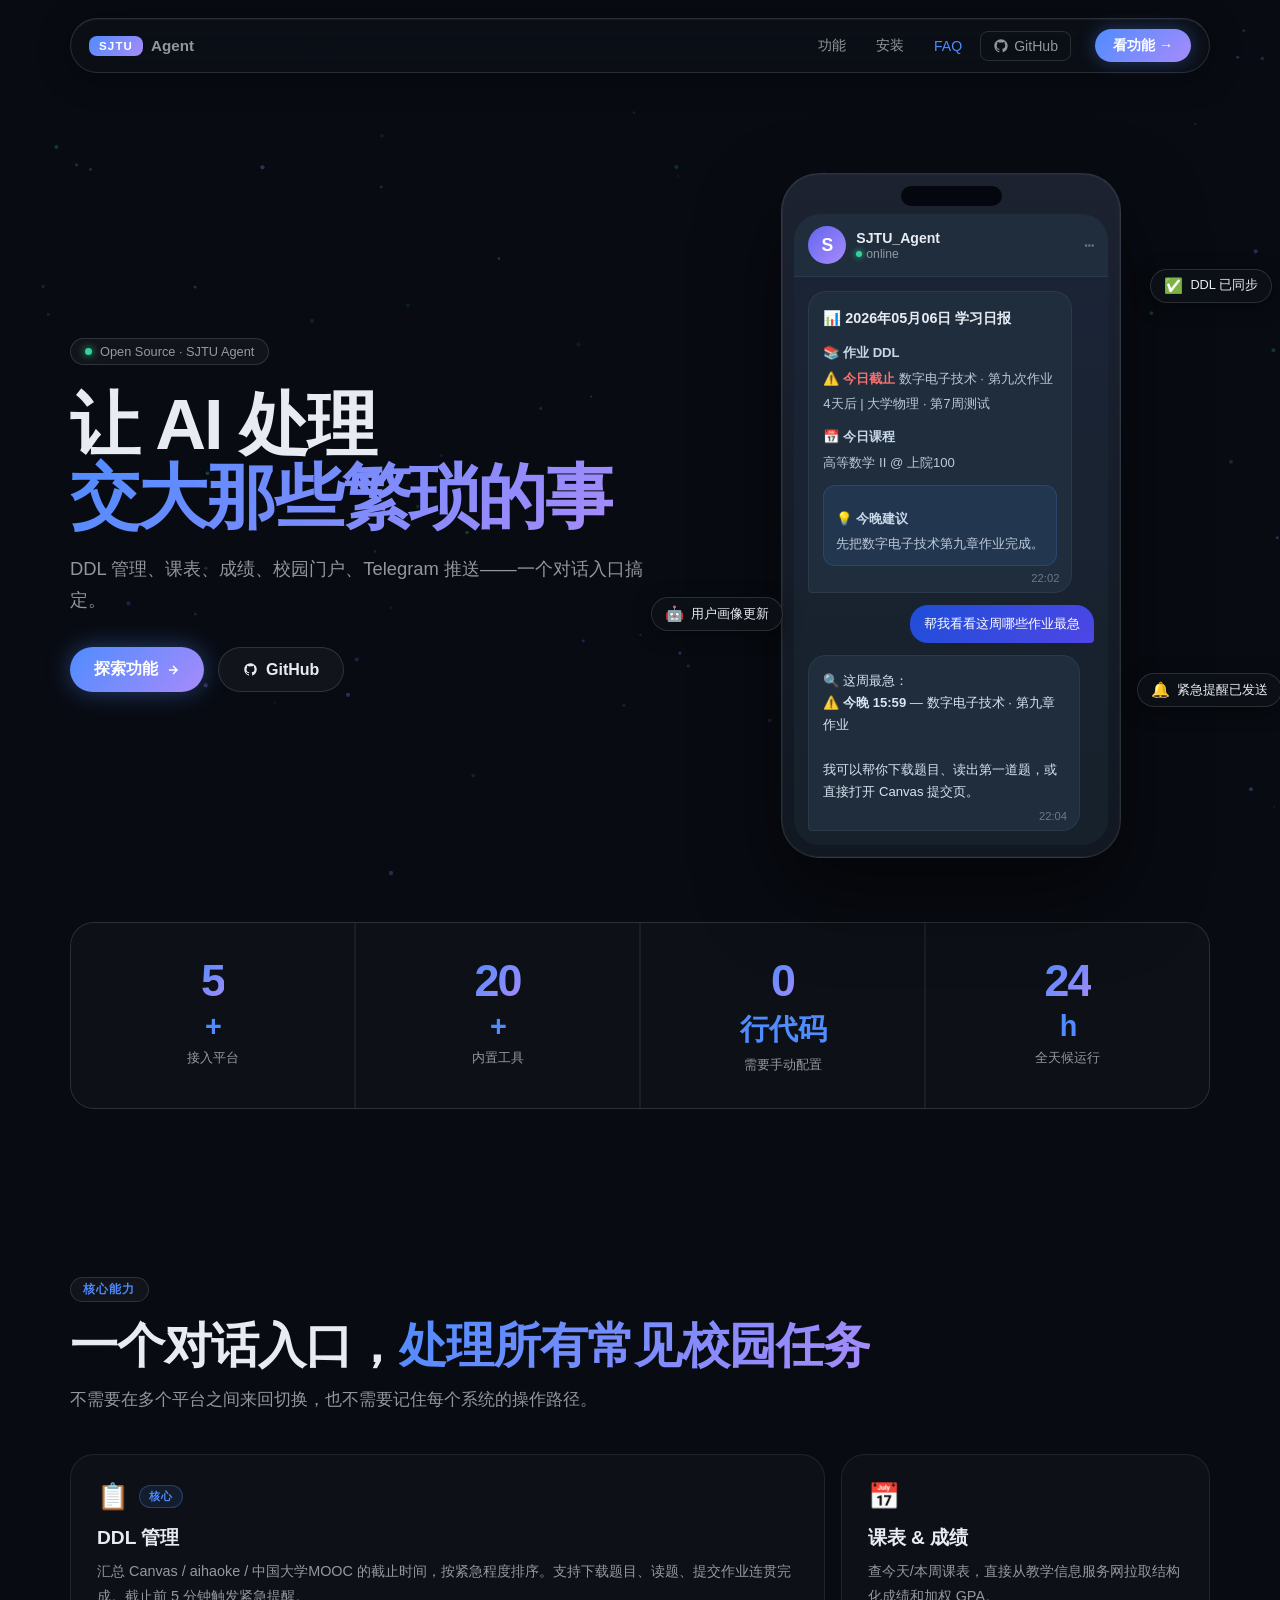
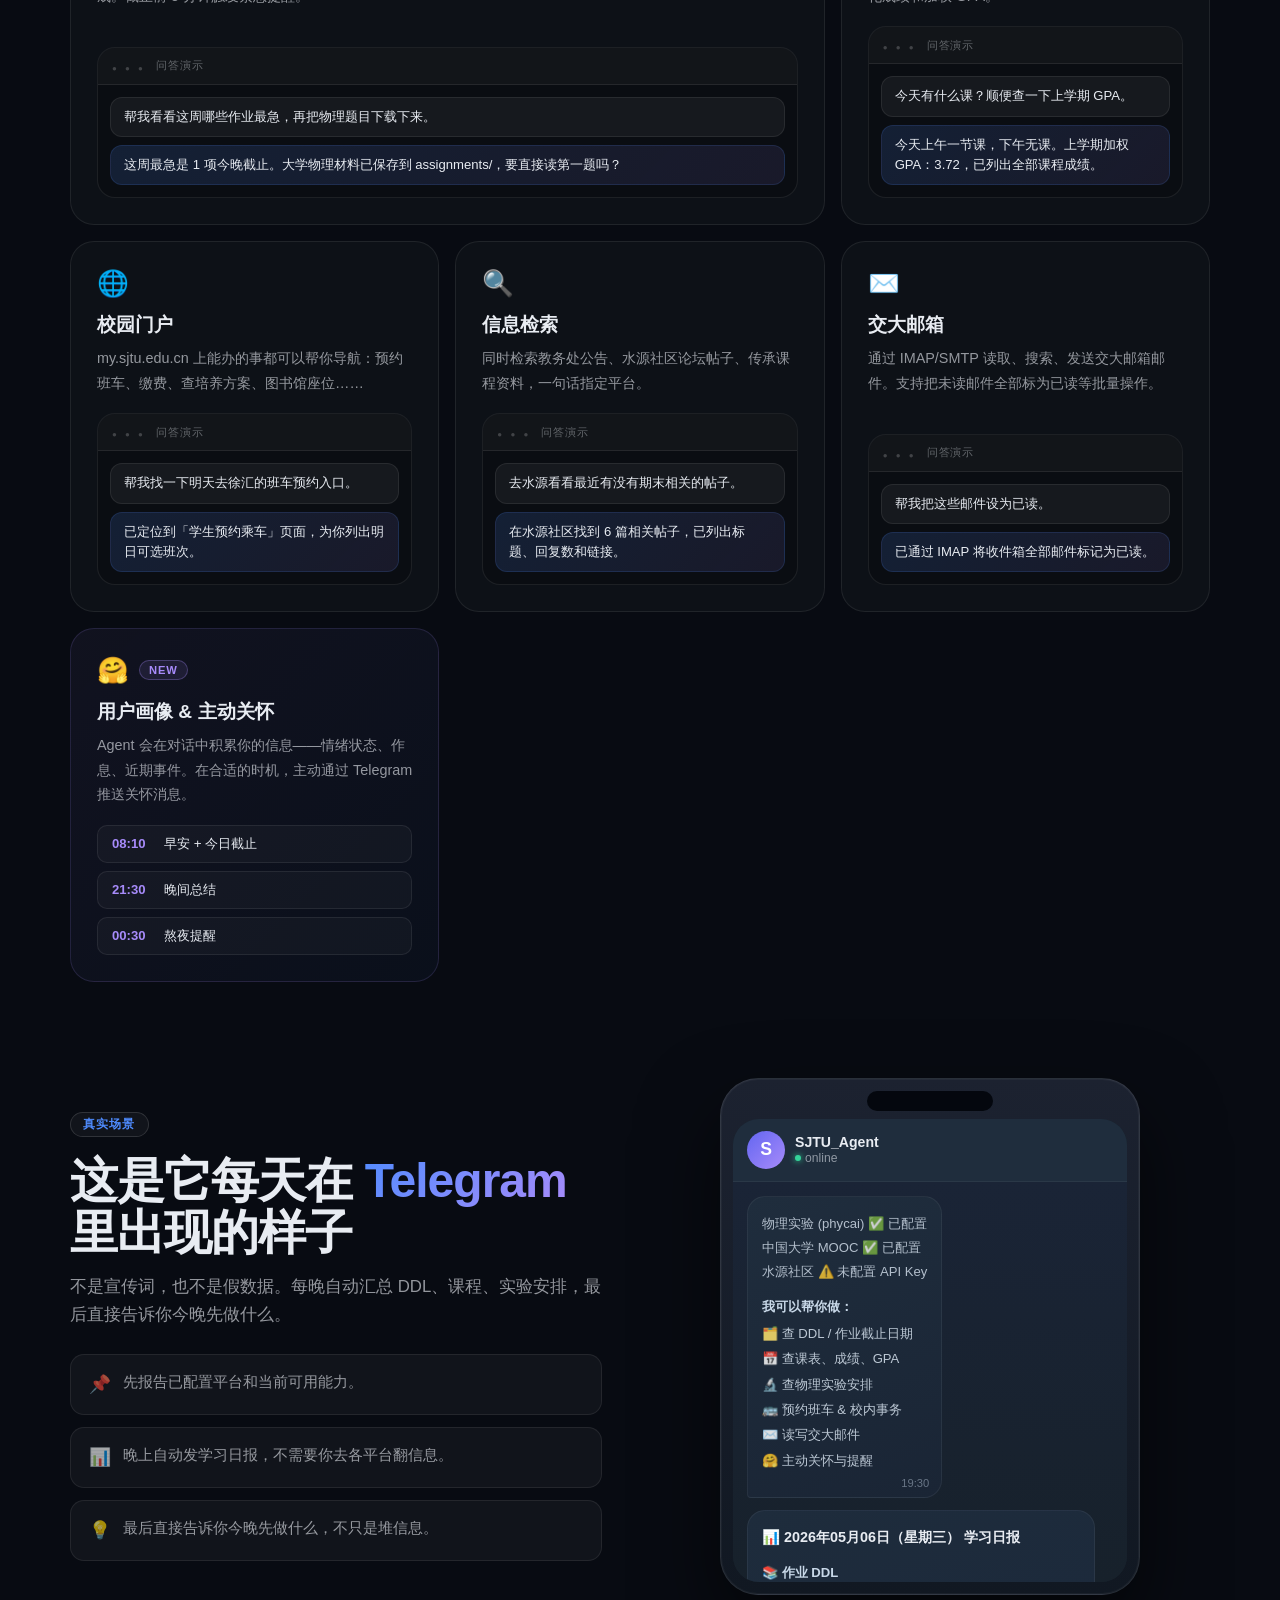
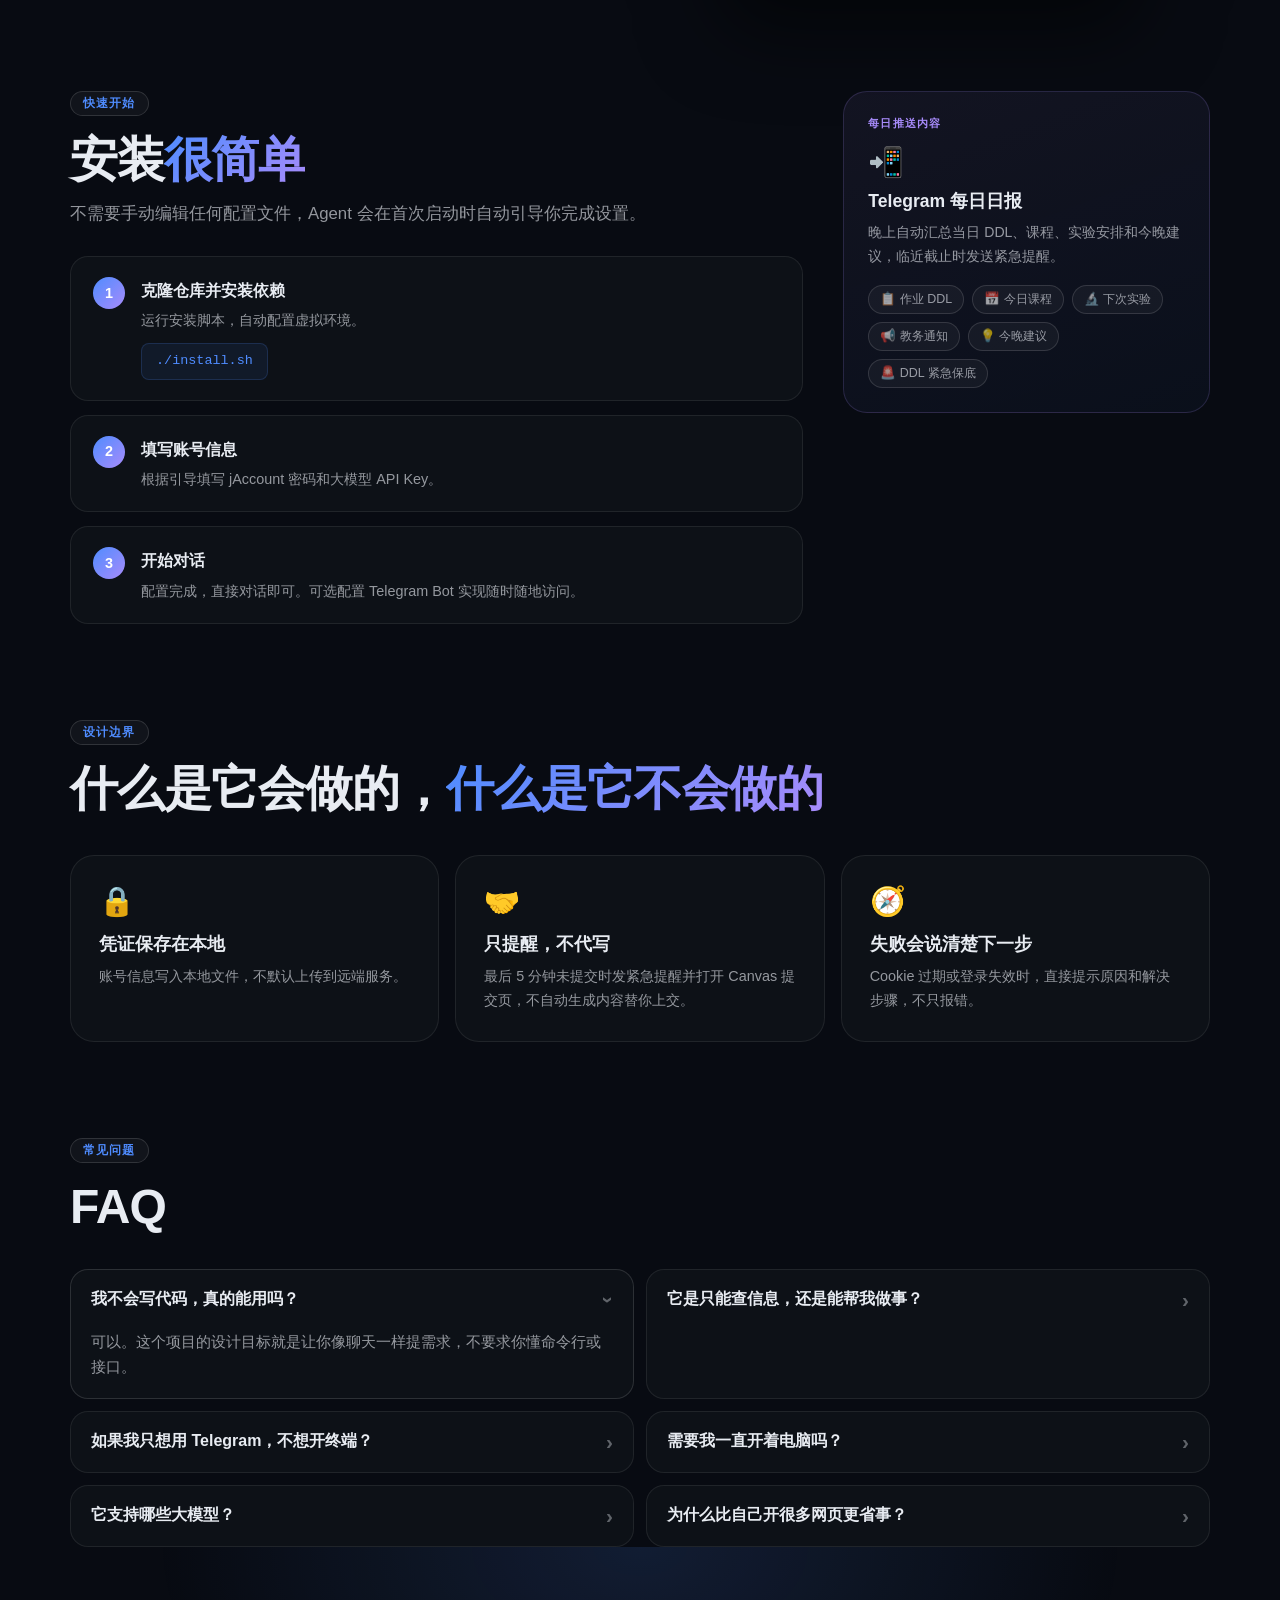
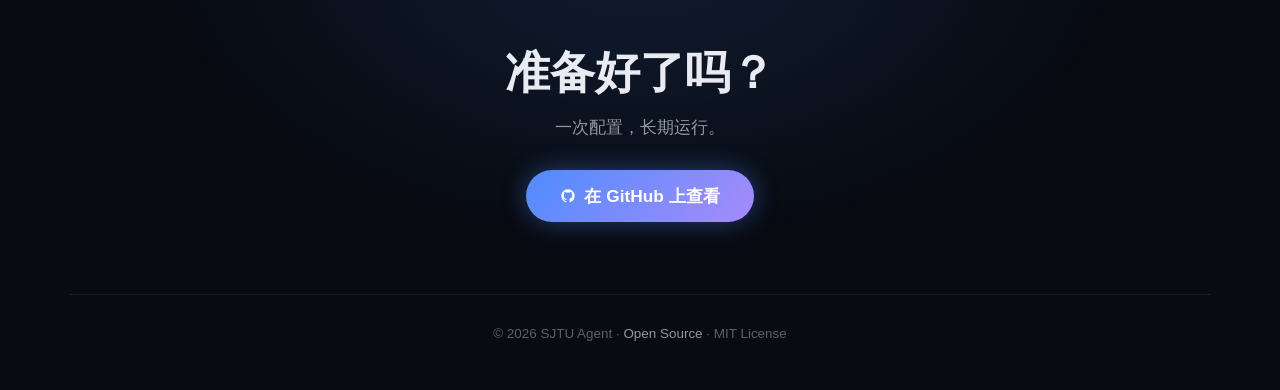
==== agent_showcase/index.html @ 03c2eac6 "feat(showcase): redesign to dark-theme with particles, gradient text, counter animation, and new fea" ====
<!DOCTYPE html>
<html lang="zh-CN">
<head>
    <meta charset="UTF-8">
    <meta name="viewport" content="width=device-width, initial-scale=1.0">
    <title>SJTU Agent · 交大校园智能助手</title>
    <meta name="description" content="一个面向交大学生的 AI 校园助手，统一管理 DDL、课表、成绩查询、校园门户和 Telegram 推送。">
    <link rel="stylesheet" href="styles.css">
</head>
<body>

<!-- 背景粒子层 -->
<canvas id="bg-canvas" aria-hidden="true"></canvas>

<!-- 导航 -->
<header class="site-header" id="site-header">
    <a class="brand" href="#top" aria-label="返回首页">
        <span class="brand-mark">SJTU</span>
        <span class="brand-text">Agent</span>
    </a>
    <nav class="site-nav" aria-label="主导航">
        <a href="#abilities" class="nav-link">功能</a>
        <a href="#workflow" class="nav-link">安装</a>
        <a href="#faq" class="nav-link">FAQ</a>
        <a href="https://github.com/kuan-er/sjtu-agent" class="nav-link nav-github" target="_blank" rel="noopener">
            <svg width="16" height="16" viewBox="0 0 24 24" fill="currentColor" aria-hidden="true"><path d="M12 2C6.48 2 2 6.48 2 12c0 4.42 2.87 8.17 6.84 9.49.5.09.68-.22.68-.48l-.01-1.7c-2.78.6-3.37-1.34-3.37-1.34-.45-1.15-1.11-1.46-1.11-1.46-.91-.62.07-.6.07-.6 1 .07 1.53 1.03 1.53 1.03.9 1.52 2.34 1.08 2.91.83.09-.65.35-1.09.63-1.34-2.22-.25-4.55-1.11-4.55-4.94 0-1.09.39-1.98 1.03-2.68-.1-.25-.45-1.27.1-2.64 0 0 .84-.27 2.75 1.02A9.56 9.56 0 0 1 12 6.8c.85.004 1.7.11 2.5.33 1.91-1.29 2.75-1.02 2.75-1.02.55 1.37.2 2.39.1 2.64.64.7 1.03 1.59 1.03 2.68 0 3.84-2.34 4.68-4.57 4.93.36.31.68.92.68 1.85l-.01 2.75c0 .26.18.57.69.47C19.14 20.16 22 16.42 22 12c0-5.52-4.48-10-10-10z"/></svg>
            GitHub
        </a>
    </nav>
    <a class="header-cta" href="#abilities">看功能 →</a>
</header>

<main id="top">

    <!-- Hero -->
    <section class="hero reveal-up">
        <div class="hero-copy">
            <div class="eyebrow-badge">
                <span class="eyebrow-dot"></span>
                <span>Open Source · SJTU Agent</span>
            </div>
            <h1>让 AI 处理<br><span class="gradient-text">交大那些繁琐的事</span></h1>
            <p class="hero-lead">DDL 管理、课表、成绩、校园门户、Telegram 推送——一个对话入口搞定。</p>
            <div class="hero-actions">
                <a class="primary-button" href="#abilities">
                    <span>探索功能</span>
                    <svg width="14" height="14" viewBox="0 0 24 24" fill="none" stroke="currentColor" stroke-width="2.5" aria-hidden="true"><path d="M5 12h14M12 5l7 7-7 7"/></svg>
                </a>
                <a class="secondary-button" href="https://github.com/kuan-er/sjtu-agent" target="_blank" rel="noopener">
                    <svg width="15" height="15" viewBox="0 0 24 24" fill="currentColor" aria-hidden="true"><path d="M12 2C6.48 2 2 6.48 2 12c0 4.42 2.87 8.17 6.84 9.49.5.09.68-.22.68-.48l-.01-1.7c-2.78.6-3.37-1.34-3.37-1.34-.45-1.15-1.11-1.46-1.11-1.46-.91-.62.07-.6.07-.6 1 .07 1.53 1.03 1.53 1.03.9 1.52 2.34 1.08 2.91.83.09-.65.35-1.09.63-1.34-2.22-.25-4.55-1.11-4.55-4.94 0-1.09.39-1.98 1.03-2.68-.1-.25-.45-1.27.1-2.64 0 0 .84-.27 2.75 1.02A9.56 9.56 0 0 1 12 6.8c.85.004 1.7.11 2.5.33 1.91-1.29 2.75-1.02 2.75-1.02.55 1.37.2 2.39.1 2.64.64.7 1.03 1.59 1.03 2.68 0 3.84-2.34 4.68-4.57 4.93.36.31.68.92.68 1.85l-.01 2.75c0 .26.18.57.69.47C19.14 20.16 22 16.42 22 12c0-5.52-4.48-10-10-10z"/></svg>
                    <span>GitHub</span>
                </a>
            </div>
        </div>

        <div class="hero-visual">
            <!-- 手机模拟 -->
            <div class="phone-frame" role="img" aria-label="Telegram Bot 对话演示">
                <div class="phone-notch" aria-hidden="true"></div>
                <div class="tg-screen">
                    <div class="tg-topbar">
                        <div class="tg-avatar">S</div>
                        <div class="tg-topbar-meta">
                            <strong>SJTU_Agent</strong>
                            <span class="tg-online"><span class="tg-online-dot"></span>online</span>
                        </div>
                        <div class="tg-topbar-actions" aria-hidden="true">
                            <span class="tg-topbar-icon">⋯</span>
                        </div>
                    </div>
                    <div class="tg-chat" id="tg-chat">
                        <article class="tg-bubble tg-msg-anim" style="--delay:0.2s">
                            <p class="tg-report-title">📊 2026年05月06日 学习日报</p>
                            <div class="tg-report-block">
                                <p class="tg-section-title">📚 作业 DDL</p>
                                <ul class="tg-report-list">
                                    <li><span class="tg-urgent">⚠️ 今日截止</span> 数字电子技术 · 第九次作业</li>
                                    <li>4天后 | 大学物理 · 第7周测试</li>
                                </ul>
                            </div>
                            <div class="tg-report-block">
                                <p class="tg-section-title">📅 今日课程</p>
                                <p class="tg-inline-copy">高等数学 II @ 上院100</p>
                            </div>
                            <div class="tg-report-block tg-report-block-highlight">
                                <p class="tg-section-title">💡 今晚建议</p>
                                <p class="tg-inline-copy">先把数字电子技术第九章作业完成。</p>
                            </div>
                            <time class="tg-time">22:02</time>
                        </article>

                        <div class="tg-user-msg tg-msg-anim" style="--delay:0.5s">
                            帮我看看这周哪些作业最急
                        </div>

                        <article class="tg-bubble tg-msg-anim" style="--delay:0.8s">
                            <p style="margin:0">🔍 这周最急：<br>⚠️ <strong>今晚 15:59</strong> — 数字电子技术 · 第九章作业<br><br>我可以帮你下载题目、读出第一道题，或直接打开 Canvas 提交页。</p>
                            <time class="tg-time">22:04</time>
                        </article>
                    </div>
                </div>
            </div>

            <!-- 浮动标签 -->
            <div class="float-badge float-badge-1 reveal-float" style="--delay:0.4s">
                <span class="float-icon">✅</span>
                <span>DDL 已同步</span>
            </div>
            <div class="float-badge float-badge-2 reveal-float" style="--delay:0.7s">
                <span class="float-icon">🔔</span>
                <span>紧急提醒已发送</span>
            </div>
            <div class="float-badge float-badge-3 reveal-float" style="--delay:1.0s">
                <span class="float-icon">🤖</span>
                <span>用户画像更新</span>
            </div>
        </div>
    </section>

    <!-- 统计数据 -->
    <section class="stats-section reveal-up">
        <div class="stats-grid">
            <div class="stat-item">
                <span class="stat-number" data-target="5">0</span><span class="stat-suffix">+</span>
                <p>接入平台</p>
            </div>
            <div class="stat-item">
                <span class="stat-number" data-target="20">0</span><span class="stat-suffix">+</span>
                <p>内置工具</p>
            </div>
            <div class="stat-item">
                <span class="stat-number" data-target="0">0</span><span class="stat-suffix"> 行代码</span>
                <p>需要手动配置</p>
            </div>
            <div class="stat-item">
                <span class="stat-number" data-target="24">0</span><span class="stat-suffix">h</span>
                <p>全天候运行</p>
            </div>
        </div>
    </section>

    <!-- 功能区 -->
    <section class="section reveal-up" id="abilities">
        <div class="section-label">核心能力</div>
        <h2 class="section-title">一个对话入口，<span class="gradient-text">处理所有常见校园任务</span></h2>
        <p class="section-desc">不需要在多个平台之间来回切换，也不需要记住每个系统的操作路径。</p>

        <div class="feature-grid">
            <div class="feature-card feature-card-wide" tabindex="0">
                <div class="feature-card-header">
                    <span class="feature-icon">📋</span>
                    <span class="feature-tag">核心</span>
                </div>
                <h3>DDL 管理</h3>
                <p>汇总 Canvas / aihaoke / 中国大学MOOC 的截止时间，按紧急程度排序。支持下载题目、读题、提交作业连贯完成。截止前 5 分钟触发紧急提醒。</p>
                <div class="feature-demo">
                    <div class="demo-bar">
                        <span class="demo-dots" aria-hidden="true"></span>
                        <span class="demo-label">问答演示</span>
                    </div>
                    <div class="demo-chat">
                        <p class="demo-user">帮我看看这周哪些作业最急，再把物理题目下载下来。</p>
                        <p class="demo-agent">这周最急是 1 项今晚截止。大学物理材料已保存到 assignments/，要直接读第一题吗？</p>
                    </div>
                </div>
            </div>

            <div class="feature-card" tabindex="0">
                <div class="feature-card-header">
                    <span class="feature-icon">📅</span>
                </div>
                <h3>课表 & 成绩</h3>
                <p>查今天/本周课表，直接从教学信息服务网拉取结构化成绩和加权 GPA。</p>
                <div class="feature-demo">
                    <div class="demo-bar">
                        <span class="demo-dots" aria-hidden="true"></span>
                        <span class="demo-label">问答演示</span>
                    </div>
                    <div class="demo-chat">
                        <p class="demo-user">今天有什么课？顺便查一下上学期 GPA。</p>
                        <p class="demo-agent">今天上午一节课，下午无课。上学期加权 GPA：3.72，已列出全部课程成绩。</p>
                    </div>
                </div>
            </div>

            <div class="feature-card" tabindex="0">
                <div class="feature-card-header">
                    <span class="feature-icon">🌐</span>
                </div>
                <h3>校园门户</h3>
                <p>my.sjtu.edu.cn 上能办的事都可以帮你导航：预约班车、缴费、查培养方案、图书馆座位……</p>
                <div class="feature-demo">
                    <div class="demo-bar">
                        <span class="demo-dots" aria-hidden="true"></span>
                        <span class="demo-label">问答演示</span>
                    </div>
                    <div class="demo-chat">
                        <p class="demo-user">帮我找一下明天去徐汇的班车预约入口。</p>
                        <p class="demo-agent">已定位到「学生预约乘车」页面，为你列出明日可选班次。</p>
                    </div>
                </div>
            </div>

            <div class="feature-card" tabindex="0">
                <div class="feature-card-header">
                    <span class="feature-icon">🔍</span>
                </div>
                <h3>信息检索</h3>
                <p>同时检索教务处公告、水源社区论坛帖子、传承课程资料，一句话指定平台。</p>
                <div class="feature-demo">
                    <div class="demo-bar">
                        <span class="demo-dots" aria-hidden="true"></span>
                        <span class="demo-label">问答演示</span>
                    </div>
                    <div class="demo-chat">
                        <p class="demo-user">去水源看看最近有没有期末相关的帖子。</p>
                        <p class="demo-agent">在水源社区找到 6 篇相关帖子，已列出标题、回复数和链接。</p>
                    </div>
                </div>
            </div>

            <div class="feature-card" tabindex="0">
                <div class="feature-card-header">
                    <span class="feature-icon">✉️</span>
                </div>
                <h3>交大邮箱</h3>
                <p>通过 IMAP/SMTP 读取、搜索、发送交大邮箱邮件。支持把未读邮件全部标为已读等批量操作。</p>
                <div class="feature-demo">
                    <div class="demo-bar">
                        <span class="demo-dots" aria-hidden="true"></span>
                        <span class="demo-label">问答演示</span>
                    </div>
                    <div class="demo-chat">
                        <p class="demo-user">帮我把这些邮件设为已读。</p>
                        <p class="demo-agent">已通过 IMAP 将收件箱全部邮件标记为已读。</p>
                    </div>
                </div>
            </div>

            <div class="feature-card feature-card-care" tabindex="0">
                <div class="feature-card-header">
                    <span class="feature-icon">🤗</span>
                    <span class="feature-tag feature-tag-new">New</span>
                </div>
                <h3>用户画像 & 主动关怀</h3>
                <p>Agent 会在对话中积累你的信息——情绪状态、作息、近期事件。在合适的时机，主动通过 Telegram 推送关怀消息。</p>
                <div class="care-times">
                    <div class="care-time-item">
                        <span class="care-time">08:10</span>
                        <span>早安 + 今日截止</span>
                    </div>
                    <div class="care-time-item">
                        <span class="care-time">21:30</span>
                        <span>晚间总结</span>
                    </div>
                    <div class="care-time-item">
                        <span class="care-time">00:30</span>
                        <span>熬夜提醒</span>
                    </div>
                </div>
            </div>
        </div>
    </section>

    <!-- 真实场景 -->
    <section class="section reveal-up" id="real-scene">
        <div class="scene-wrapper">
            <div class="scene-copy">
                <div class="section-label">真实场景</div>
                <h2 class="section-title">这是它每天在<span class="gradient-text"> Telegram </span>里出现的样子</h2>
                <p class="section-desc">不是宣传词，也不是假数据。每晚自动汇总 DDL、课程、实验安排，最后直接告诉你今晚先做什么。</p>
                <ul class="scene-points">
                    <li>
                        <span class="scene-point-icon">📌</span>
                        <span>先报告已配置平台和当前可用能力。</span>
                    </li>
                    <li>
                        <span class="scene-point-icon">📊</span>
                        <span>晚上自动发学习日报，不需要你去各平台翻信息。</span>
                    </li>
                    <li>
                        <span class="scene-point-icon">💡</span>
                        <span>最后直接告诉你今晚先做什么，不只是堆信息。</span>
                    </li>
                </ul>
            </div>

            <div class="phone-stage">
                <div class="phone-frame-lg" role="img" aria-label="Telegram 学习日报示例">
                    <div class="phone-notch" aria-hidden="true"></div>
                    <div class="tg-screen">
                        <div class="tg-topbar">
                            <div class="tg-avatar">S</div>
                            <div class="tg-topbar-meta">
                                <strong>SJTU_Agent</strong>
                                <span class="tg-online"><span class="tg-online-dot"></span>online</span>
                            </div>
                        </div>
                        <div class="tg-chat tg-chat-scroll">
                            <article class="tg-bubble tg-bubble-intro">
                                <div class="tg-status-list">
                                    <p>物理实验 (phycai) ✅ 已配置</p>
                                    <p>中国大学 MOOC ✅ 已配置</p>
                                    <p>水源社区 ⚠️ 未配置 API Key</p>
                                </div>
                                <p class="tg-section-title">我可以帮你做：</p>
                                <ul class="tg-capability-list">
                                    <li>🗂️ 查 DDL / 作业截止日期</li>
                                    <li>📅 查课表、成绩、GPA</li>
                                    <li>🔬 查物理实验安排</li>
                                    <li>🚌 预约班车 & 校内事务</li>
                                    <li>✉️ 读写交大邮件</li>
                                    <li>🤗 主动关怀与提醒</li>
                                </ul>
                                <time class="tg-time">19:30</time>
                            </article>

                            <article class="tg-bubble tg-bubble-report">
                                <p class="tg-report-title">📊 2026年05月06日（星期三） 学习日报</p>
                                <div class="tg-report-block">
                                    <p class="tg-section-title">📚 作业 DDL</p>
                                    <ul class="tg-report-list">
                                        <li><span class="tg-urgent">⚠️ 今日截止 14h</span> [Canvas] 数字电子技术 · 第九章作业</li>
                                        <li>4天后 | [icourse163] 大学物理 · 第7周测试</li>
                                        <li>4天后 | [aihaoke] 电路理论 · 9.6 第九章作业</li>
                                    </ul>
                                </div>
                                <div class="tg-report-block">
                                    <p class="tg-section-title">📅 今日课程</p>
                                    <p class="tg-inline-copy">高等数学II @ 上院100</p>
                                </div>
                                <div class="tg-report-block">
                                    <p class="tg-section-title">🔬 下次实验</p>
                                    <p class="tg-inline-copy">测量刚体的转动惯量 | 05-11 18:00</p>
                                    <p class="tg-inline-copy">理科3号楼204</p>
                                </div>
                                <div class="tg-report-block tg-report-block-highlight">
                                    <p class="tg-section-title">💡 今晚建议</p>
                                    <p class="tg-inline-copy">先完成数字电子技术第九章作业，再复习大学物理第7周测试。</p>
                                </div>
                                <time class="tg-time">22:02</time>
                            </article>
                        </div>
                    </div>
                </div>
            </div>
        </div>
    </section>

    <!-- 安装 -->
    <section class="section reveal-up" id="workflow">
        <div class="workflow-wrapper">
            <div class="workflow-copy">
                <div class="section-label">快速开始</div>
                <h2 class="section-title">安装<span class="gradient-text">很简单</span></h2>
                <p class="section-desc">不需要手动编辑任何配置文件，Agent 会在首次启动时自动引导你完成设置。</p>

                <ol class="step-list">
                    <li>
                        <span class="step-num">1</span>
                        <div>
                            <strong>克隆仓库并安装依赖</strong>
                            <p>运行安装脚本，自动配置虚拟环境。</p>
                            <div class="code-block"><code>./install.sh</code></div>
                        </div>
                    </li>
                    <li>
                        <span class="step-num">2</span>
                        <div>
                            <strong>填写账号信息</strong>
                            <p>根据引导填写 jAccount 密码和大模型 API Key。</p>
                        </div>
                    </li>
                    <li>
                        <span class="step-num">3</span>
                        <div>
                            <strong>开始对话</strong>
                            <p>配置完成，直接对话即可。可选配置 Telegram Bot 实现随时随地访问。</p>
                        </div>
                    </li>
                </ol>
            </div>

            <div class="workflow-panel">
                <div class="panel-label">每日推送内容</div>
                <div class="workflow-panel-inner">
                    <div class="panel-icon-row">📲</div>
                    <h3>Telegram 每日日报</h3>
                    <p>晚上自动汇总当日 DDL、课程、实验安排和今晚建议，临近截止时发送紧急提醒。</p>
                    <div class="report-tags">
                        <span class="report-tag">📋 作业 DDL</span>
                        <span class="report-tag">📅 今日课程</span>
                        <span class="report-tag">🔬 下次实验</span>
                        <span class="report-tag">📢 教务通知</span>
                        <span class="report-tag">💡 今晚建议</span>
                        <span class="report-tag">🚨 DDL 紧急保底</span>
                    </div>
                </div>
            </div>
        </div>
    </section>

    <!-- 边界 -->
    <section class="section reveal-up">
        <div class="section-label">设计边界</div>
        <h2 class="section-title">什么是它会做的，<span class="gradient-text">什么是它不会做的</span></h2>
        <div class="boundary-grid">
            <div class="boundary-card">
                <div class="boundary-icon">🔒</div>
                <h3>凭证保存在本地</h3>
                <p>账号信息写入本地文件，不默认上传到远端服务。</p>
            </div>
            <div class="boundary-card">
                <div class="boundary-icon">🤝</div>
                <h3>只提醒，不代写</h3>
                <p>最后 5 分钟未提交时发紧急提醒并打开 Canvas 提交页，不自动生成内容替你上交。</p>
            </div>
            <div class="boundary-card">
                <div class="boundary-icon">🧭</div>
                <h3>失败会说清楚下一步</h3>
                <p>Cookie 过期或登录失效时，直接提示原因和解决步骤，不只报错。</p>
            </div>
        </div>
    </section>

    <!-- FAQ -->
    <section class="section reveal-up" id="faq">
        <div class="section-label">常见问题</div>
        <h2 class="section-title">FAQ</h2>
        <div class="faq-grid">
            <details class="faq-item" open>
                <summary>
                    <span>我不会写代码，真的能用吗？</span>
                    <span class="faq-chevron" aria-hidden="true">›</span>
                </summary>
                <p>可以。这个项目的设计目标就是让你像聊天一样提需求，不要求你懂命令行或接口。</p>
            </details>
            <details class="faq-item">
                <summary>
                    <span>它是只能查信息，还是能帮我做事？</span>
                    <span class="faq-chevron" aria-hidden="true">›</span>
                </summary>
                <p>两者都有。它既能查询，也能下载作业、读题、添加提醒、生成日报，以及在确认后执行作业提交等动作。</p>
            </details>
            <details class="faq-item">
                <summary>
                    <span>如果我只想用 Telegram，不想开终端？</span>
                    <span class="faq-chevron" aria-hidden="true">›</span>
                </summary>
                <p>已提供 Telegram Bot 接入，适合把日常对话和提醒都放到熟悉的聊天界面里。配置后会在后台自动运行。</p>
            </details>
            <details class="faq-item">
                <summary>
                    <span>需要我一直开着电脑吗？</span>
                    <span class="faq-chevron" aria-hidden="true">›</span>
                </summary>
                <p>macOS 上通过 launchd 实现开机自启，Telegram Bot 和每日日报都在后台自动运行，不需要保持终端开启。</p>
            </details>
            <details class="faq-item">
                <summary>
                    <span>它支持哪些大模型？</span>
                    <span class="faq-chevron" aria-hidden="true">›</span>
                </summary>
                <p>支持任何 OpenAI 兼容接口（DeepSeek、学校超算集群等），也支持 Anthropic Claude 系列。</p>
            </details>
            <details class="faq-item">
                <summary>
                    <span>为什么比自己开很多网页更省事？</span>
                    <span class="faq-chevron" aria-hidden="true">›</span>
                </summary>
                <p>它会替你决定去哪查、怎么查、结果怎么排优先级。你只保留「我要什么」，中间跳转都被折叠掉了。</p>
            </details>
        </div>
    </section>

    <!-- CTA -->
    <section class="cta-section reveal-up">
        <div class="cta-glow" aria-hidden="true"></div>
        <h2>准备好了吗？</h2>
        <p>一次配置，长期运行。</p>
        <a class="primary-button primary-button-lg" href="https://github.com/kuan-er/sjtu-agent" target="_blank" rel="noopener">
            <svg width="16" height="16" viewBox="0 0 24 24" fill="currentColor" aria-hidden="true"><path d="M12 2C6.48 2 2 6.48 2 12c0 4.42 2.87 8.17 6.84 9.49.5.09.68-.22.68-.48l-.01-1.7c-2.78.6-3.37-1.34-3.37-1.34-.45-1.15-1.11-1.46-1.11-1.46-.91-.62.07-.6.07-.6 1 .07 1.53 1.03 1.53 1.03.9 1.52 2.34 1.08 2.91.83.09-.65.35-1.09.63-1.34-2.22-.25-4.55-1.11-4.55-4.94 0-1.09.39-1.98 1.03-2.68-.1-.25-.45-1.27.1-2.64 0 0 .84-.27 2.75 1.02A9.56 9.56 0 0 1 12 6.8c.85.004 1.7.11 2.5.33 1.91-1.29 2.75-1.02 2.75-1.02.55 1.37.2 2.39.1 2.64.64.7 1.03 1.59 1.03 2.68 0 3.84-2.34 4.68-4.57 4.93.36.31.68.92.68 1.85l-.01 2.75c0 .26.18.57.69.47C19.14 20.16 22 16.42 22 12c0-5.52-4.48-10-10-10z"/></svg>
            在 GitHub 上查看
        </a>
    </section>

</main>

<footer class="site-footer">
    <p>© 2026 SJTU Agent · <a href="https://github.com/kuan-er/sjtu-agent" target="_blank" rel="noopener">Open Source</a> · MIT License</p>
</footer>

<script src="app.js" defer></script>
</body>
</html>
---- agent_showcase/styles.css ----
/* ─── Design tokens ──────────────────────────────────────────────────────── */
:root {
    --bg:         #080b12;
    --surface-0:  #0d1117;
    --surface-1:  rgba(255,255,255,0.04);
    --surface-2:  rgba(255,255,255,0.07);
    --border:     rgba(255,255,255,0.08);
    --border-hi:  rgba(255,255,255,0.13);
    --text:       #e8ecf2;
    --text-2:     rgba(232,236,242,0.62);
    --text-3:     rgba(232,236,242,0.38);
    --accent:     #4f8cff;
    --accent-2:   #a78bfa;
    --accent-3:   #34d399;
    --urgent:     #f87171;
    --grad:       linear-gradient(135deg, #4f8cff 0%, #a78bfa 100%);
    --grad-warm:  linear-gradient(135deg, #f87171 0%, #fbbf24 100%);
    --glow:       0 0 60px rgba(79,140,255,0.18);
    --r-xl: 24px;
    --r-lg: 18px;
    --r-md: 14px;
    --r-sm: 10px;
    --page: min(1140px, calc(100vw - 48px));
    --font: -apple-system, BlinkMacSystemFont, "SF Pro Text", "PingFang SC", "Helvetica Neue", sans-serif;
    --font-display: -apple-system, BlinkMacSystemFont, "SF Pro Display", "PingFang SC", sans-serif;
}

/* ─── Reset ──────────────────────────────────────────────────────────────── */
*, *::before, *::after { box-sizing: border-box; margin: 0 }
html { scroll-behavior: smooth; scroll-padding-top: 80px }
body {
    min-height: 100vh;
    font-family: var(--font);
    color: var(--text);
    background: var(--bg);
    overflow-x: hidden;
}

/* background canvas */
#bg-canvas {
    position: fixed; inset: 0; z-index: 0; pointer-events: none;
    opacity: .55;
}

a { color: inherit; text-decoration: none }
p, li { line-height: 1.7; }
h1, h2, h3 { font-family: var(--font-display); font-weight: 700; }
main, footer { position: relative; z-index: 1 }

/* ─── Nav ────────────────────────────────────────────────────────────────── */
.site-header {
    position: sticky;
    top: 14px;
    z-index: 100;
    width: var(--page);
    margin: 18px auto 0;
    display: flex;
    align-items: center;
    gap: 24px;
    padding: 10px 18px;
    border: 1px solid var(--border-hi);
    border-radius: 999px;
    background: rgba(13,17,23,.82);
    backdrop-filter: blur(24px) saturate(180%);
    -webkit-backdrop-filter: blur(24px) saturate(180%);
    box-shadow: 0 4px 32px rgba(0,0,0,.4), inset 0 1px 0 rgba(255,255,255,.06);
}
.brand { display: flex; align-items: center; gap: 8px; font-weight: 700; }
.brand-mark {
    display: inline-flex; align-items: center; justify-content: center;
    padding: 4px 10px; border-radius: 8px;
    background: var(--grad); color: #fff;
    font-size: .72rem; font-weight: 800; letter-spacing: .1em;
}
.brand-text { font-size: .95rem; color: var(--text-2); }
.site-nav { display: flex; align-items: center; gap: 6px; margin-left: auto; }
.nav-link {
    padding: 6px 12px; border-radius: 8px; font-size: .88rem; color: var(--text-2);
    transition: background .18s, color .18s;
}
.nav-link:hover { background: var(--surface-2); color: var(--text); }
.nav-github {
    display: flex; align-items: center; gap: 5px;
    border: 1px solid var(--border-hi);
    border-radius: 8px;
}
.nav-github:hover { border-color: rgba(255,255,255,.22); }
.header-cta {
    flex-shrink: 0;
    display: inline-flex; align-items: center;
    padding: 7px 18px; border-radius: 999px;
    background: var(--grad); color: #fff;
    font-size: .88rem; font-weight: 600;
    box-shadow: 0 0 18px rgba(79,140,255,.35);
    transition: transform .18s, box-shadow .18s;
}
.header-cta:hover { transform: translateY(-1px); box-shadow: 0 4px 28px rgba(79,140,255,.5); }

/* ─── Gradient text ──────────────────────────────────────────────────────── */
.gradient-text {
    background: var(--grad); -webkit-background-clip: text; background-clip: text;
    -webkit-text-fill-color: transparent;
}

/* ─── Buttons ────────────────────────────────────────────────────────────── */
.primary-button {
    display: inline-flex; align-items: center; gap: 8px;
    padding: 12px 24px; border-radius: 999px;
    background: var(--grad); color: #fff; font-weight: 600;
    box-shadow: 0 0 24px rgba(79,140,255,.4);
    transition: transform .2s, box-shadow .2s;
}
.primary-button:hover { transform: translateY(-2px); box-shadow: 0 6px 36px rgba(79,140,255,.55); }
.primary-button-lg { padding: 14px 34px; font-size: 1.08rem; }
.secondary-button {
    display: inline-flex; align-items: center; gap: 8px;
    padding: 12px 24px; border-radius: 999px;
    border: 1px solid var(--border-hi);
    background: var(--surface-1); color: var(--text); font-weight: 600;
    transition: transform .2s, border-color .2s;
}
.secondary-button:hover { transform: translateY(-2px); border-color: rgba(255,255,255,.22); }

/* ─── Section label ─────────────────────────────────────────────────────── */
.section-label {
    display: inline-block;
    padding: 4px 12px;
    border-radius: 999px;
    border: 1px solid var(--border-hi);
    background: var(--surface-1);
    font-size: .72rem; font-weight: 700; letter-spacing: .1em; text-transform: uppercase;
    color: var(--accent); margin-bottom: 18px;
}
.section-title {
    font-size: clamp(2rem, 3.8vw, 3rem); line-height: 1.08; letter-spacing: -.02em;
}
.section-desc { margin-top: 14px; font-size: 1.05rem; color: var(--text-2); max-width: 46rem; }

/* ─── Layout page width ─────────────────────────────────────────────────── */
.hero, .stats-section, .section, .cta-section, .site-footer {
    width: var(--page); margin-inline: auto;
}

/* ─── Hero ───────────────────────────────────────────────────────────────── */
.hero {
    display: grid;
    grid-template-columns: minmax(0,1fr) minmax(320px,0.9fr);
    gap: 48px; align-items: center;
    padding: 100px 0 64px;
}
.eyebrow-badge {
    display: inline-flex; align-items: center; gap: 8px;
    padding: 5px 14px; border-radius: 999px;
    border: 1px solid var(--border-hi);
    background: var(--surface-1);
    font-size: .8rem; color: var(--text-2);
    margin-bottom: 24px;
}
.eyebrow-dot {
    width: 7px; height: 7px; border-radius: 999px;
    background: var(--accent-3);
    box-shadow: 0 0 8px var(--accent-3);
    animation: pulse-dot 2.4s ease-in-out infinite;
}
@keyframes pulse-dot {
    0%,100% { opacity:1; transform:scale(1); }
    50%      { opacity:.5; transform:scale(.7); }
}
h1 { font-size: clamp(2.8rem, 5.5vw, 4.6rem); line-height: 1.02; letter-spacing: -.03em; }
.hero-lead { margin-top: 20px; font-size: 1.15rem; color: var(--text-2); max-width: 36rem; }
.hero-actions { display: flex; gap: 14px; flex-wrap: wrap; margin-top: 32px; }

/* ─── Hero visual ────────────────────────────────────────────────────────── */
.hero-visual { position: relative; display: flex; justify-content: center; }

/* ─── Phone frames ───────────────────────────────────────────────────────── */
.phone-frame, .phone-frame-lg {
    border-radius: 38px;
    border: 1px solid rgba(255,255,255,.1);
    background: linear-gradient(180deg, #1c2230 0%, #111822 100%);
    box-shadow: 0 36px 80px rgba(0,0,0,.55), 0 0 0 1px rgba(255,255,255,.04) inset;
}
.phone-frame { width: min(100%, 340px); padding: 12px; }
.phone-frame-lg { width: min(100%, 420px); padding: 12px; }
.phone-notch {
    width: 32%; height: 20px; margin: 0 auto 8px;
    border-radius: 999px; background: rgba(2,5,10,.9);
}
.phone-stage { display: flex; justify-content: center; }

/* ─── Telegram UI ────────────────────────────────────────────────────────── */
.tg-screen { overflow: hidden; border-radius: 26px; background: #17212b; }
.tg-topbar {
    display: flex; align-items: center; gap: 10px;
    padding: 12px 14px;
    background: #1f2d3d;
    border-bottom: 1px solid rgba(255,255,255,.05);
}
.tg-avatar {
    flex-shrink: 0;
    display: inline-flex; align-items: center; justify-content: center;
    width: 38px; height: 38px; border-radius: 999px;
    background: linear-gradient(135deg,#6366f1,#a78bfa);
    color: #fff; font-size: 1.1rem; font-weight: 700;
}
.tg-topbar-meta { flex:1; display: grid; gap: 1px; }
.tg-topbar-meta strong { font-size: .88rem; color: #e8ecf2; }
.tg-online { display: flex; align-items: center; gap: 4px; font-size: .76rem; color: rgba(232,236,242,.56); }
.tg-online-dot { width: 6px; height: 6px; border-radius: 999px; background: #34d399; box-shadow: 0 0 6px #34d399; }
.tg-topbar-actions { margin-left: auto; color: rgba(232,236,242,.4); font-size: 1.1rem; }
.tg-chat {
    display: grid; gap: 12px; padding: 14px;
    background: linear-gradient(180deg, #1a2436 0%, #17212b 100%);
    font-size: .82rem;
}
.tg-chat-scroll { max-height: 400px; overflow-y: auto; }
.tg-chat-scroll::-webkit-scrollbar { width: 3px; }
.tg-chat-scroll::-webkit-scrollbar-track { background: transparent; }
.tg-chat-scroll::-webkit-scrollbar-thumb { background: rgba(255,255,255,.12); border-radius: 999px; }
.tg-bubble {
    position: relative; justify-self: start; max-width: 95%;
    padding: 14px 14px 26px;
    border-radius: 18px 18px 18px 4px;
    background: #1f2d3d;
    border: 1px solid rgba(255,255,255,.06);
    color: #d8e4f0;
}
.tg-bubble-intro { background: linear-gradient(160deg,#1f2d3d,#1a2535); }
.tg-bubble-report { background: linear-gradient(160deg,#1e2c3c,#19263a); }
.tg-user-msg {
    justify-self: end; max-width: 82%;
    padding: 10px 14px; border-radius: 18px 18px 4px 18px;
    background: linear-gradient(135deg, #1d4ed8, #4f46e5);
    color: #fff; font-size: .82rem;
}
.tg-report-title { font-size: .9rem; font-weight: 700; color: #e8ecf2; margin-bottom: 2px; }
.tg-section-title { font-weight: 700; color: #c8d8e8; margin-top: 12px; margin-bottom: 4px; }
.tg-report-list { padding: 0; list-style: none; display: grid; gap: 5px; }
.tg-report-list li, .tg-capability-list li, .tg-inline-copy { color: rgba(216,228,240,.85); line-height: 1.55; }
.tg-capability-list { padding: 0; list-style: none; display: grid; gap: 5px; margin-top: 6px; }
.tg-report-block { margin-top: 10px; }
.tg-report-block-highlight {
    margin-top: 12px; padding: 10px 12px; border-radius: 12px;
    background: rgba(79,140,255,.1); border: 1px solid rgba(79,140,255,.18);
}
.tg-status-list p { margin: 2px 0; color: rgba(216,228,240,.8); }
.tg-urgent { color: #f87171; font-weight: 600; }
.tg-time { position: absolute; right: 12px; bottom: 8px; color: rgba(200,215,232,.45); font-size: .7rem; }

/* msg anim */
.tg-msg-anim { opacity: 0; transform: translateY(8px); animation: msg-in .4s ease forwards; animation-delay: var(--delay,0s); }
@keyframes msg-in { to { opacity:1; transform:none; } }

/* ─── Float badges ───────────────────────────────────────────────────────── */
.float-badge {
    position: absolute;
    display: inline-flex; align-items: center; gap: 7px;
    padding: 7px 13px; border-radius: 999px;
    border: 1px solid var(--border-hi);
    background: rgba(13,17,23,.88);
    backdrop-filter: blur(12px);
    font-size: .8rem; color: var(--text); white-space: nowrap;
    box-shadow: 0 4px 20px rgba(0,0,0,.4);
    opacity: 0; animation: badge-in .5s ease forwards; animation-delay: var(--delay,0s);
}
@keyframes badge-in { to { opacity:1; } }
.float-icon { font-size: .95rem; }
.float-badge-1 { top: 14%; right: -12%; }
.float-badge-2 { bottom: 22%; right: -14%; }
.float-badge-3 { top: 62%; left: -8%; }
@keyframes float-gentle {
    0%,100% { transform: translateY(0); }
    50%      { transform: translateY(-6px); }
}
.float-badge-1 { animation: badge-in .5s ease forwards var(--delay), float-gentle 4s ease-in-out infinite 1.2s; }
.float-badge-2 { animation: badge-in .5s ease forwards var(--delay), float-gentle 4.4s ease-in-out infinite 1.6s; }
.float-badge-3 { animation: badge-in .5s ease forwards var(--delay), float-gentle 3.8s ease-in-out infinite 2s; }

/* ─── Stats ──────────────────────────────────────────────────────────────── */
.stats-section { padding: 0 0 72px; }
.stats-grid {
    display: grid; grid-template-columns: repeat(4, 1fr); gap: 2px;
    border: 1px solid var(--border); border-radius: var(--r-xl);
    overflow: hidden;
    background: var(--border);
}
.stat-item {
    display: flex; flex-direction: column; align-items: center; gap: 4px;
    padding: 32px 20px;
    background: var(--surface-0);
    text-align: center;
}
.stat-number { font-size: 2.8rem; font-weight: 800; letter-spacing: -.04em; background: var(--grad); -webkit-background-clip: text; background-clip: text; -webkit-text-fill-color: transparent; }
.stat-suffix { font-size: 1.8rem; font-weight: 700; color: var(--accent); margin-left: 2px; }
.stat-item p { font-size: .82rem; color: var(--text-2); margin: 0; }

/* ─── Section spacing ────────────────────────────────────────────────────── */
.section { padding-top: 96px; }

/* ─── Feature grid ───────────────────────────────────────────────────────── */
.feature-grid {
    display: grid;
    grid-template-columns: repeat(3, 1fr);
    grid-template-rows: auto auto;
    gap: 16px; margin-top: 40px;
}
.feature-card-wide { grid-column: 1 / 3; }
.feature-card {
    padding: 26px;
    border: 1px solid var(--border); border-radius: var(--r-xl);
    background: var(--surface-0);
    transition: border-color .2s, transform .2s, box-shadow .2s;
    display: flex; flex-direction: column;
}
.feature-card:hover {
    border-color: var(--border-hi);
    transform: translateY(-3px);
    box-shadow: 0 16px 48px rgba(0,0,0,.35);
}
.feature-card-care {
    background: linear-gradient(135deg, rgba(167,139,250,.06) 0%, rgba(79,140,255,.04) 100%);
    border-color: rgba(167,139,250,.15);
}
.feature-card-header { display: flex; align-items: center; gap: 10px; margin-bottom: 14px; }
.feature-icon { font-size: 1.6rem; }
.feature-tag {
    padding: 3px 9px; border-radius: 999px;
    border: 1px solid rgba(79,140,255,.3);
    background: rgba(79,140,255,.1);
    font-size: .7rem; font-weight: 700; text-transform: uppercase; letter-spacing: .08em;
    color: var(--accent);
}
.feature-tag-new {
    border-color: rgba(167,139,250,.3);
    background: rgba(167,139,250,.1);
    color: var(--accent-2);
}
.feature-card h3 { font-size: 1.2rem; margin-bottom: 8px; }
.feature-card > p { font-size: .9rem; color: var(--text-2); flex: 1; }

/* Feature demo */
.feature-demo {
    margin-top: 18px;
    border: 1px solid var(--border); border-radius: var(--r-lg);
    overflow: hidden; background: rgba(0,0,0,.2);
}
.demo-bar {
    display: flex; align-items: center; gap: 10px;
    padding: 9px 14px;
    background: rgba(255,255,255,.03);
    border-bottom: 1px solid var(--border);
}
.demo-dots::before {
    content: '● ● ●';
    font-size: .5rem; color: rgba(255,255,255,.2); letter-spacing: 3px;
}
.demo-label { font-size: .7rem; letter-spacing: .08em; text-transform: uppercase; color: var(--text-3); }
.demo-chat { display: grid; gap: 8px; padding: 12px; }
.demo-user, .demo-agent {
    padding: 9px 13px; border-radius: 12px;
    font-size: .82rem; line-height: 1.55;
}
.demo-user {
    align-self: start;
    background: rgba(255,255,255,.05); border: 1px solid var(--border);
    color: var(--text);
}
.demo-agent {
    align-self: end;
    background: linear-gradient(135deg, rgba(79,140,255,.15), rgba(167,139,250,.1));
    border: 1px solid rgba(79,140,255,.15);
    color: var(--text);
}

/* Care times */
.care-times { display: grid; gap: 8px; margin-top: 18px; }
.care-time-item {
    display: flex; align-items: center; gap: 12px;
    padding: 9px 14px; border-radius: 10px;
    border: 1px solid var(--border); background: rgba(255,255,255,.03);
    font-size: .84rem;
}
.care-time {
    font-size: .82rem; font-weight: 700; color: var(--accent-2);
    min-width: 40px;
    font-variant-numeric: tabular-nums;
}

/* ─── Real scene ─────────────────────────────────────────────────────────── */
.scene-wrapper {
    display: grid;
    grid-template-columns: minmax(0,.95fr) minmax(340px,1fr);
    gap: 48px; align-items: center;
}
.scene-copy { max-width: 36rem; }
.scene-points { list-style: none; padding: 0; display: grid; gap: 12px; margin-top: 24px; }
.scene-points li {
    display: flex; align-items: flex-start; gap: 12px;
    padding: 14px 18px; border-radius: var(--r-md);
    border: 1px solid var(--border); background: var(--surface-1);
    font-size: .94rem; color: var(--text-2);
}
.scene-point-icon { font-size: 1.1rem; flex-shrink: 0; margin-top: 1px; }

/* ─── Workflow ────────────────────────────────────────────────────────────── */
.workflow-wrapper {
    display: grid;
    grid-template-columns: minmax(0,1fr) minmax(280px,0.5fr);
    gap: 40px; align-items: start;
}
.step-list { list-style: none; padding: 0; display: grid; gap: 14px; margin-top: 28px; counter-reset: steps; }
.step-list li {
    display: flex; align-items: flex-start; gap: 16px;
    padding: 20px 22px;
    border: 1px solid var(--border); border-radius: var(--r-lg);
    background: var(--surface-0);
    transition: border-color .2s;
}
.step-list li:hover { border-color: var(--border-hi); }
.step-num {
    flex-shrink: 0;
    display: inline-flex; align-items: center; justify-content: center;
    width: 32px; height: 32px; border-radius: 999px;
    background: var(--grad); color: #fff; font-weight: 800; font-size: .9rem;
}
.step-list strong { display: block; margin-bottom: 4px; color: var(--text); }
.step-list p { font-size: .9rem; color: var(--text-2); margin: 4px 0 0; }
.code-block {
    display: inline-block; margin-top: 10px;
    padding: 6px 14px; border-radius: 8px;
    background: rgba(79,140,255,.08); border: 1px solid rgba(79,140,255,.18);
    font-family: "SF Mono", "Fira Code", monospace; font-size: .84rem; color: var(--accent);
}

.workflow-panel {
    padding: 24px; border-radius: var(--r-xl);
    border: 1px solid rgba(167,139,250,.18);
    background: linear-gradient(160deg, rgba(167,139,250,.07) 0%, rgba(79,140,255,.04) 100%);
}
.panel-label { font-size: .7rem; font-weight: 700; text-transform: uppercase; letter-spacing: .1em; color: var(--accent-2); margin-bottom: 14px; }
.workflow-panel-inner { }
.panel-icon-row { font-size: 1.8rem; margin-bottom: 10px; }
.workflow-panel h3 { font-size: 1.1rem; margin-bottom: 8px; }
.workflow-panel p { font-size: .88rem; color: var(--text-2); }
.report-tags { display: flex; flex-wrap: wrap; gap: 8px; margin-top: 16px; }
.report-tag {
    padding: 5px 11px; border-radius: 999px;
    border: 1px solid var(--border-hi); background: var(--surface-1);
    font-size: .78rem; color: var(--text-2);
}

/* ─── Boundary ───────────────────────────────────────────────────────────── */
.boundary-grid { display: grid; grid-template-columns: repeat(3,1fr); gap: 16px; margin-top: 40px; }
.boundary-card {
    padding: 28px; border-radius: var(--r-xl);
    border: 1px solid var(--border); background: var(--surface-0);
    transition: border-color .2s, transform .2s;
}
.boundary-card:hover { border-color: var(--border-hi); transform: translateY(-2px); }
.boundary-icon { font-size: 1.8rem; margin-bottom: 14px; }
.boundary-card h3 { font-size: 1.1rem; margin-bottom: 8px; }
.boundary-card p { font-size: .9rem; color: var(--text-2); }

/* ─── FAQ ────────────────────────────────────────────────────────────────── */
.faq-grid { display: grid; grid-template-columns: repeat(2,1fr); gap: 12px; margin-top: 36px; }
.faq-item {
    border: 1px solid var(--border); border-radius: var(--r-lg);
    background: var(--surface-0); overflow: hidden;
    transition: border-color .2s;
}
.faq-item[open] { border-color: var(--border-hi); }
.faq-item summary {
    display: flex; align-items: center; justify-content: space-between; gap: 12px;
    padding: 18px 20px; cursor: pointer; list-style: none;
    font-weight: 600; font-size: 1rem;
}
.faq-item summary::-webkit-details-marker { display: none; }
.faq-chevron {
    flex-shrink: 0; font-size: 1.3rem; color: var(--text-3);
    transition: transform .22s; display: inline-block;
}
.faq-item[open] .faq-chevron { transform: rotate(90deg); }
.faq-item p { padding: 0 20px 18px; font-size: .92rem; color: var(--text-2); }

/* ─── CTA ────────────────────────────────────────────────────────────────── */
.cta-section {
    padding: 96px 0 72px; text-align: center; position: relative;
}
.cta-glow {
    position: absolute; inset: 0; z-index: -1; border-radius: var(--r-xl);
    background: radial-gradient(ellipse at 50% 0%, rgba(79,140,255,.14) 0%, transparent 60%);
}
.cta-section h2 { font-size: clamp(2rem,3.5vw,2.8rem); margin-bottom: 10px; }
.cta-section p { font-size: 1.08rem; color: var(--text-2); margin-bottom: 28px; }

/* ─── Footer ─────────────────────────────────────────────────────────────── */
.site-footer {
    padding: 28px 0 44px; text-align: center;
    font-size: .84rem; color: var(--text-3);
    border-top: 1px solid var(--border);
}
.site-footer a { color: var(--text-2); }
.site-footer a:hover { color: var(--text); }

/* ─── Reveal animations ──────────────────────────────────────────────────── */
.reveal-up {
    opacity: 0; transform: translateY(32px);
    transition: opacity .7s cubic-bezier(.2,.8,.2,1), transform .7s cubic-bezier(.2,.8,.2,1);
}
.reveal-up.is-visible { opacity: 1; transform: none; }
.reveal-float { opacity: 0; }

/* ─── Responsive ─────────────────────────────────────────────────────────── */
@media (max-width: 1080px) {
    .feature-grid { grid-template-columns: repeat(2,1fr); }
    .feature-card-wide { grid-column: 1 / -1; }
    .boundary-grid { grid-template-columns: repeat(2,1fr); }
}

@media (max-width: 860px) {
    .site-nav { display: none; }
    .hero, .scene-wrapper, .workflow-wrapper {
        grid-template-columns: 1fr;
    }
    .hero { padding-top: 60px; padding-bottom: 40px; }
    .stats-grid { grid-template-columns: repeat(2,1fr); }
    .faq-grid { grid-template-columns: 1fr; }
    .float-badge { display: none; }
}

@media (max-width: 600px) {
    :root { --page: min(100vw - 28px, 1140px); }
    .feature-grid { grid-template-columns: 1fr; }
    .feature-card-wide { grid-column: auto; }
    .boundary-grid { grid-template-columns: 1fr; }
    .hero-actions { flex-direction: column; }
    .hero-actions .primary-button,
    .hero-actions .secondary-button { width: 100%; justify-content: center; }
    .stats-grid { grid-template-columns: repeat(2,1fr); }
}

@media (prefers-reduced-motion: reduce) {
    html { scroll-behavior: auto; }
    .reveal-up, .tg-msg-anim, .float-badge { animation: none; opacity: 1; transform: none; transition: none; }
}
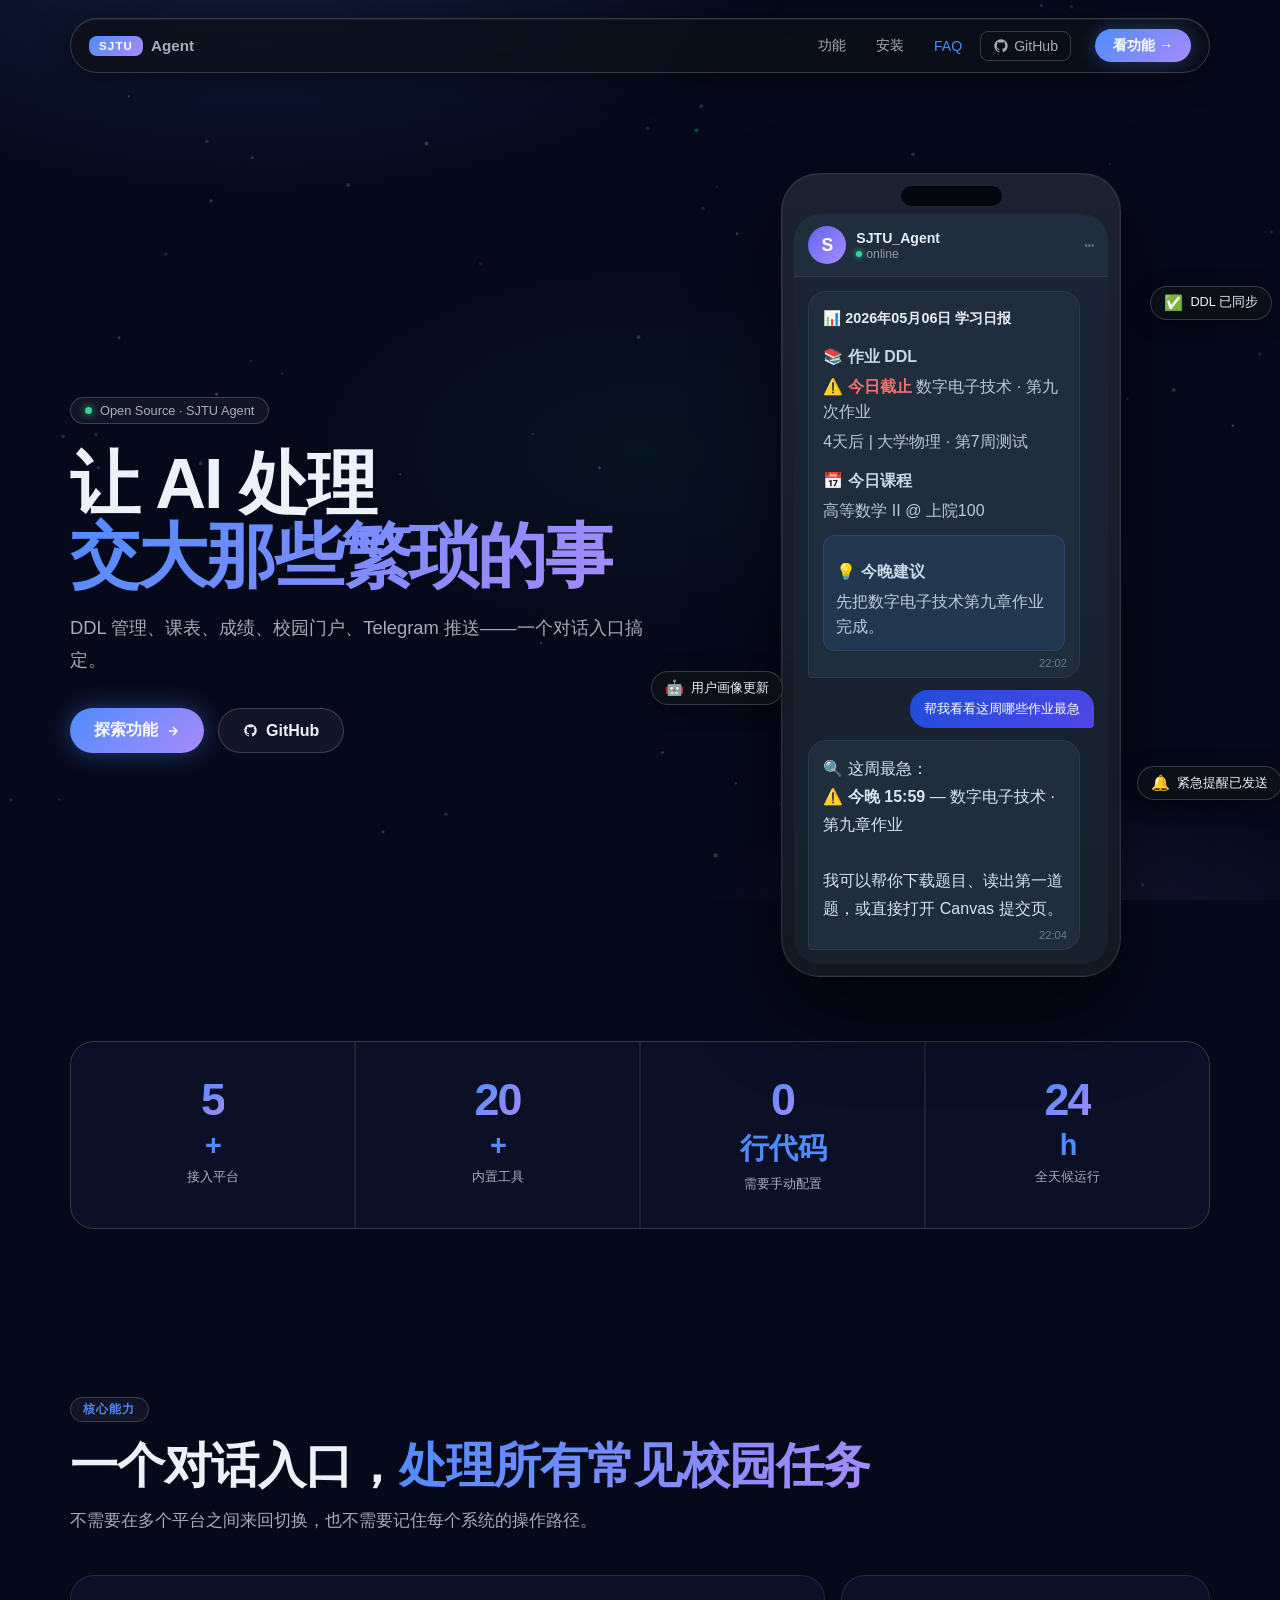
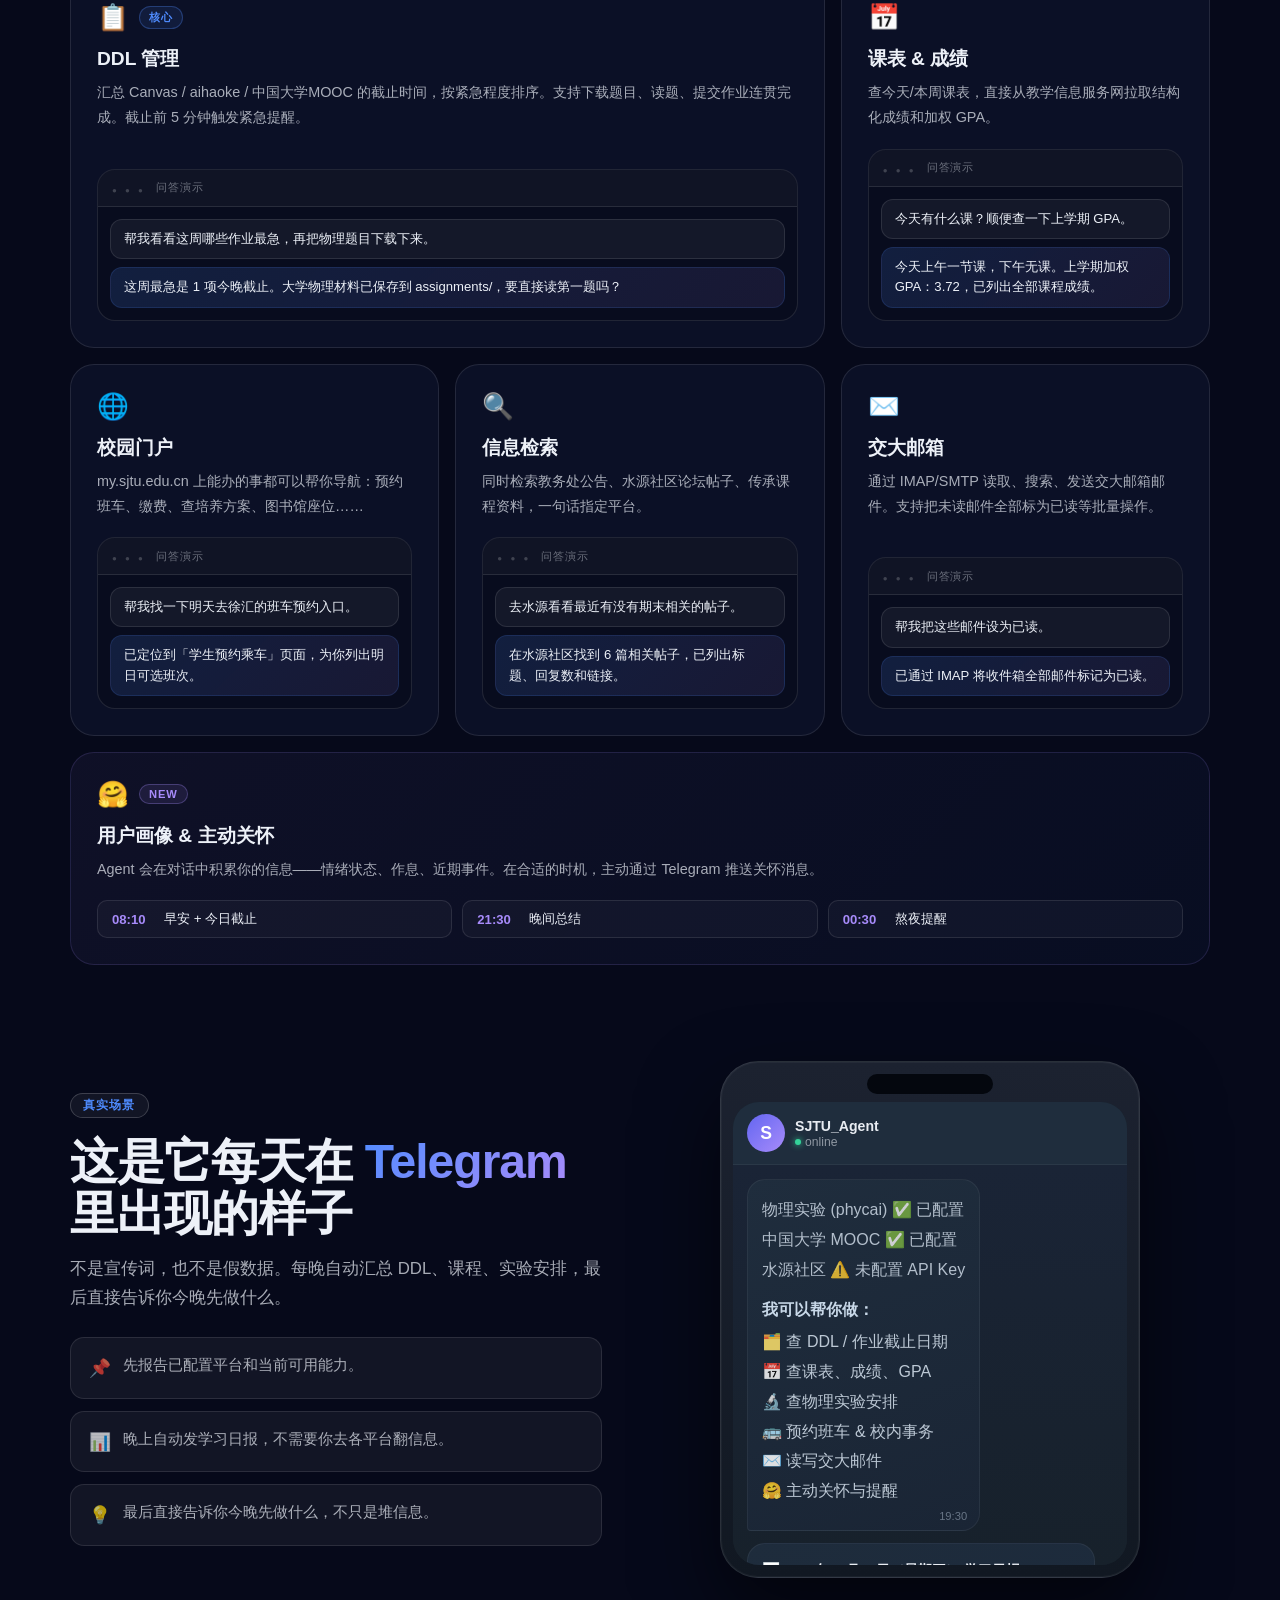
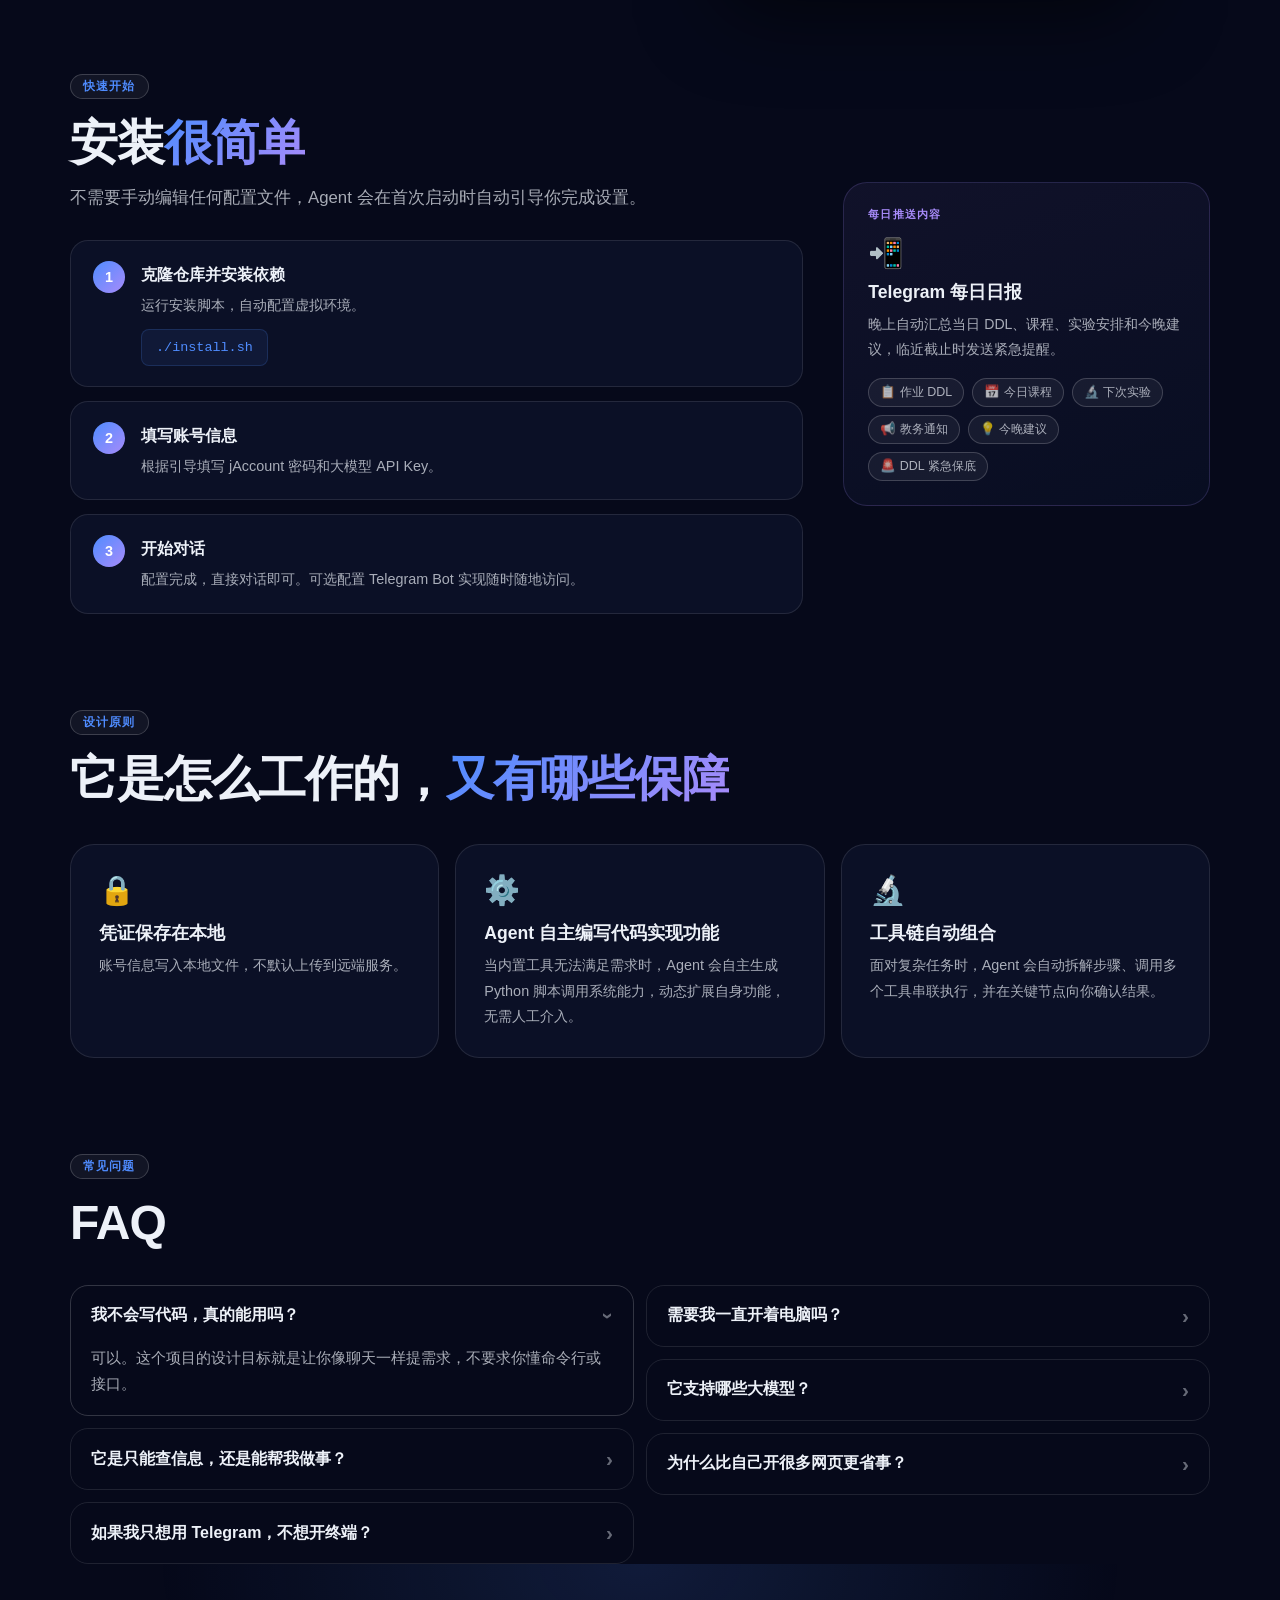
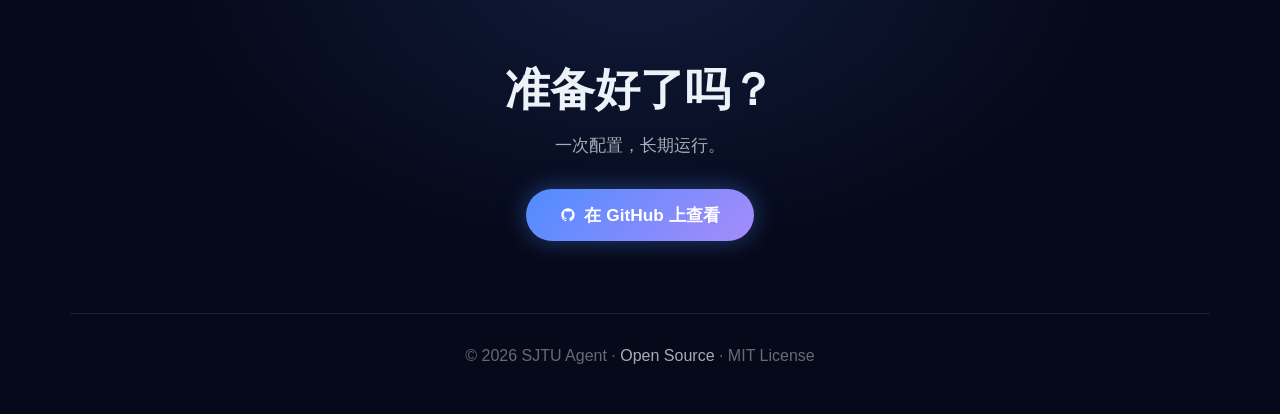
==== commit 5c1831d0: "feat(showcase): update showcase page" ====
--- a/agent_showcase/index.html
+++ b/agent_showcase/index.html
@@ -402,8 +402,8 @@
 
     <!-- 边界 -->
     <section class="section reveal-up">
-        <div class="section-label">设计边界</div>
-        <h2 class="section-title">什么是它会做的，<span class="gradient-text">什么是它不会做的</span></h2>
+        <div class="section-label">设计原则</div>
+        <h2 class="section-title">它是怎么工作的，<span class="gradient-text">又有哪些保障</span></h2>
         <div class="boundary-grid">
             <div class="boundary-card">
                 <div class="boundary-icon">🔒</div>
@@ -411,14 +411,14 @@
                 <p>账号信息写入本地文件，不默认上传到远端服务。</p>
             </div>
             <div class="boundary-card">
-                <div class="boundary-icon">🤝</div>
-                <h3>只提醒，不代写</h3>
-                <p>最后 5 分钟未提交时发紧急提醒并打开 Canvas 提交页，不自动生成内容替你上交。</p>
+                <div class="boundary-icon">⚙️</div>
+                <h3>Agent 自主编写代码实现功能</h3>
+                <p>当内置工具无法满足需求时，Agent 会自主生成 Python 脚本调用系统能力，动态扩展自身功能，无需人工介入。</p>
             </div>
             <div class="boundary-card">
-                <div class="boundary-icon">🧭</div>
-                <h3>失败会说清楚下一步</h3>
-                <p>Cookie 过期或登录失效时，直接提示原因和解决步骤，不只报错。</p>
+                <div class="boundary-icon">🔬</div>
+                <h3>工具链自动组合</h3>
+                <p>面对复杂任务时，Agent 会自动拆解步骤、调用多个工具串联执行，并在关键节点向你确认结果。</p>
             </div>
         </div>
     </section>
@@ -428,48 +428,52 @@
         <div class="section-label">常见问题</div>
         <h2 class="section-title">FAQ</h2>
         <div class="faq-grid">
-            <details class="faq-item" open>
-                <summary>
-                    <span>我不会写代码，真的能用吗？</span>
-                    <span class="faq-chevron" aria-hidden="true">›</span>
-                </summary>
-                <p>可以。这个项目的设计目标就是让你像聊天一样提需求，不要求你懂命令行或接口。</p>
-            </details>
-            <details class="faq-item">
-                <summary>
-                    <span>它是只能查信息，还是能帮我做事？</span>
-                    <span class="faq-chevron" aria-hidden="true">›</span>
-                </summary>
-                <p>两者都有。它既能查询，也能下载作业、读题、添加提醒、生成日报，以及在确认后执行作业提交等动作。</p>
-            </details>
-            <details class="faq-item">
-                <summary>
-                    <span>如果我只想用 Telegram，不想开终端？</span>
-                    <span class="faq-chevron" aria-hidden="true">›</span>
-                </summary>
-                <p>已提供 Telegram Bot 接入，适合把日常对话和提醒都放到熟悉的聊天界面里。配置后会在后台自动运行。</p>
-            </details>
-            <details class="faq-item">
-                <summary>
-                    <span>需要我一直开着电脑吗？</span>
-                    <span class="faq-chevron" aria-hidden="true">›</span>
-                </summary>
-                <p>macOS 上通过 launchd 实现开机自启，Telegram Bot 和每日日报都在后台自动运行，不需要保持终端开启。</p>
-            </details>
-            <details class="faq-item">
-                <summary>
-                    <span>它支持哪些大模型？</span>
-                    <span class="faq-chevron" aria-hidden="true">›</span>
-                </summary>
-                <p>支持任何 OpenAI 兼容接口（DeepSeek、学校超算集群等），也支持 Anthropic Claude 系列。</p>
-            </details>
-            <details class="faq-item">
-                <summary>
-                    <span>为什么比自己开很多网页更省事？</span>
-                    <span class="faq-chevron" aria-hidden="true">›</span>
-                </summary>
-                <p>它会替你决定去哪查、怎么查、结果怎么排优先级。你只保留「我要什么」，中间跳转都被折叠掉了。</p>
-            </details>
+            <div class="faq-col">
+                <details class="faq-item" open>
+                    <summary>
+                        <span>我不会写代码，真的能用吗？</span>
+                        <span class="faq-chevron" aria-hidden="true">›</span>
+                    </summary>
+                    <p>可以。这个项目的设计目标就是让你像聊天一样提需求，不要求你懂命令行或接口。</p>
+                </details>
+                <details class="faq-item">
+                    <summary>
+                        <span>它是只能查信息，还是能帮我做事？</span>
+                        <span class="faq-chevron" aria-hidden="true">›</span>
+                    </summary>
+                    <p>两者都有。它既能查询，也能下载作业、读题、添加提醒、生成日报，以及在确认后执行作业提交等动作。</p>
+                </details>
+                <details class="faq-item">
+                    <summary>
+                        <span>如果我只想用 Telegram，不想开终端？</span>
+                        <span class="faq-chevron" aria-hidden="true">›</span>
+                    </summary>
+                    <p>已提供 Telegram Bot 接入，适合把日常对话和提醒都放到熟悉的聊天界面里。配置后会在后台自动运行。</p>
+                </details>
+            </div>
+            <div class="faq-col">
+                <details class="faq-item">
+                    <summary>
+                        <span>需要我一直开着电脑吗？</span>
+                        <span class="faq-chevron" aria-hidden="true">›</span>
+                    </summary>
+                    <p>macOS 上通过 launchd 实现开机自启，Telegram Bot 和每日日报都在后台自动运行，不需要保持终端开启。</p>
+                </details>
+                <details class="faq-item">
+                    <summary>
+                        <span>它支持哪些大模型？</span>
+                        <span class="faq-chevron" aria-hidden="true">›</span>
+                    </summary>
+                    <p>支持任何 OpenAI 兼容接口（DeepSeek、学校超算集群等），也支持 Anthropic Claude 系列。</p>
+                </details>
+                <details class="faq-item">
+                    <summary>
+                        <span>为什么比自己开很多网页更省事？</span>
+                        <span class="faq-chevron" aria-hidden="true">›</span>
+                    </summary>
+                    <p>它会替你决定去哪查、怎么查、结果怎么排优先级。你只保留「我要什么」，中间跳转都被折叠掉了。</p>
+                </details>
+            </div>
         </div>
     </section>
 
--- a/agent_showcase/styles.css
+++ b/agent_showcase/styles.css
@@ -1,14 +1,14 @@
-/* ─── Design tokens ──────────────────────────────────────────────────────── */
+ /* ─── Design tokens ──────────────────────────────────────────────────────── */
 :root {
-    --bg:         #080b12;
-    --surface-0:  #0d1117;
-    --surface-1:  rgba(255,255,255,0.04);
-    --surface-2:  rgba(255,255,255,0.07);
-    --border:     rgba(255,255,255,0.08);
-    --border-hi:  rgba(255,255,255,0.13);
-    --text:       #e8ecf2;
-    --text-2:     rgba(232,236,242,0.62);
-    --text-3:     rgba(232,236,242,0.38);
+    --bg:         #06091a;
+    --surface-0:  #0b1026;
+    --surface-1:  rgba(255,255,255,0.05);
+    --surface-2:  rgba(255,255,255,0.09);
+    --border:     rgba(255,255,255,0.10);
+    --border-hi:  rgba(255,255,255,0.18);
+    --text:       #edf1f8;
+    --text-2:     rgba(237,241,248,0.70);
+    --text-3:     rgba(237,241,248,0.42);
     --accent:     #4f8cff;
     --accent-2:   #a78bfa;
     --accent-3:   #34d399;
@@ -39,11 +39,21 @@
 /* background canvas */
 #bg-canvas {
     position: fixed; inset: 0; z-index: 0; pointer-events: none;
-    opacity: .55;
+    opacity: .7;
+}
+
+/* 深色渐变背景 + 蓝紫星云 */
+body::before {
+    content: "";
+    position: fixed; inset: 0; z-index: 0; pointer-events: none;
+    background:
+        radial-gradient(ellipse 80% 60% at 20% -10%, rgba(79,140,255,.18) 0%, transparent 55%),
+        radial-gradient(ellipse 60% 50% at 80% 110%, rgba(167,139,250,.14) 0%, transparent 50%),
+        radial-gradient(ellipse 50% 40% at 50% 50%, rgba(52,211,153,.05) 0%, transparent 60%);
 }
 
 a { color: inherit; text-decoration: none }
-p, li { line-height: 1.7; }
+p, li { line-height: 1.75; font-size: 1rem; }
 h1, h2, h3 { font-family: var(--font-display); font-weight: 700; }
 main, footer { position: relative; z-index: 1 }
 
@@ -318,6 +328,7 @@
     box-shadow: 0 16px 48px rgba(0,0,0,.35);
 }
 .feature-card-care {
+    grid-column: 1 / -1; /* 铺满整行，与顶部 DDL 宽卡对称 */
     background: linear-gradient(135deg, rgba(167,139,250,.06) 0%, rgba(79,140,255,.04) 100%);
     border-color: rgba(167,139,250,.15);
 }
@@ -373,7 +384,8 @@
 }
 
 /* Care times */
-.care-times { display: grid; gap: 8px; margin-top: 18px; }
+.care-times { display: flex; flex-wrap: wrap; gap: 10px; margin-top: 18px; }
+.care-times .care-time-item { flex: 1; min-width: 160px; }
 .care-time-item {
     display: flex; align-items: center; gap: 12px;
     padding: 9px 14px; border-radius: 10px;
@@ -406,7 +418,7 @@
 .workflow-wrapper {
     display: grid;
     grid-template-columns: minmax(0,1fr) minmax(280px,0.5fr);
-    gap: 40px; align-items: start;
+    gap: 40px; align-items: center;
 }
 .step-list { list-style: none; padding: 0; display: grid; gap: 14px; margin-top: 28px; counter-reset: steps; }
 .step-list li {
@@ -436,6 +448,7 @@
     padding: 24px; border-radius: var(--r-xl);
     border: 1px solid rgba(167,139,250,.18);
     background: linear-gradient(160deg, rgba(167,139,250,.07) 0%, rgba(79,140,255,.04) 100%);
+    align-self: center;
 }
 .panel-label { font-size: .7rem; font-weight: 700; text-transform: uppercase; letter-spacing: .1em; color: var(--accent-2); margin-bottom: 14px; }
 .workflow-panel-inner { }
@@ -462,10 +475,11 @@
 .boundary-card p { font-size: .9rem; color: var(--text-2); }
 
 /* ─── FAQ ────────────────────────────────────────────────────────────────── */
-.faq-grid { display: grid; grid-template-columns: repeat(2,1fr); gap: 12px; margin-top: 36px; }
+.faq-grid { display: grid; grid-template-columns: 1fr 1fr; gap: 12px; margin-top: 36px; align-items: start; }
+.faq-col { display: flex; flex-direction: column; gap: 12px; }
 .faq-item {
     border: 1px solid var(--border); border-radius: var(--r-lg);
-    background: var(--surface-0); overflow: hidden;
+    background: transparent; overflow: hidden;
     transition: border-color .2s;
 }
 .faq-item[open] { border-color: var(--border-hi); }
@@ -484,7 +498,8 @@
 
 /* ─── CTA ────────────────────────────────────────────────────────────────── */
 .cta-section {
-    padding: 96px 0 72px; text-align: center; position: relative;
+    padding: 96px 0 72px; position: relative;
+    display: flex; flex-direction: column; align-items: center; text-align: center;
 }
 .cta-glow {
     position: absolute; inset: 0; z-index: -1; border-radius: var(--r-xl);
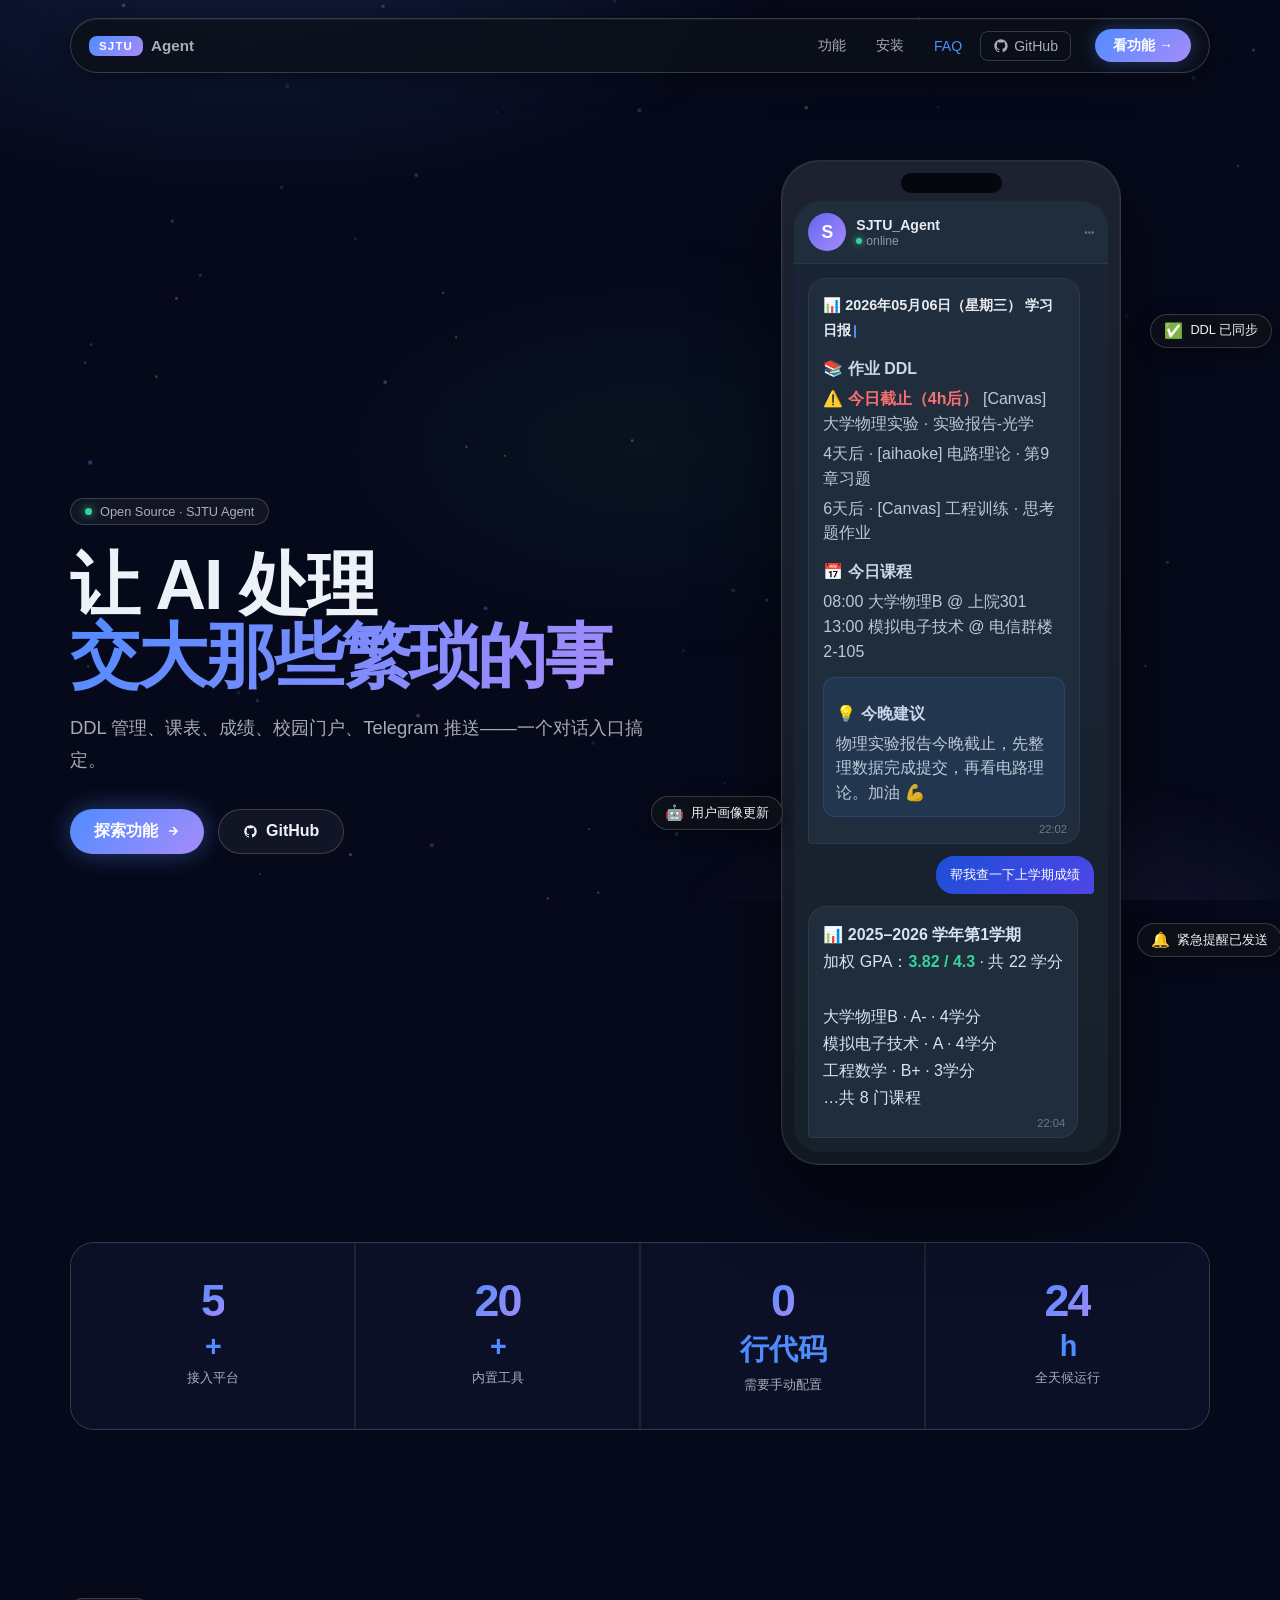
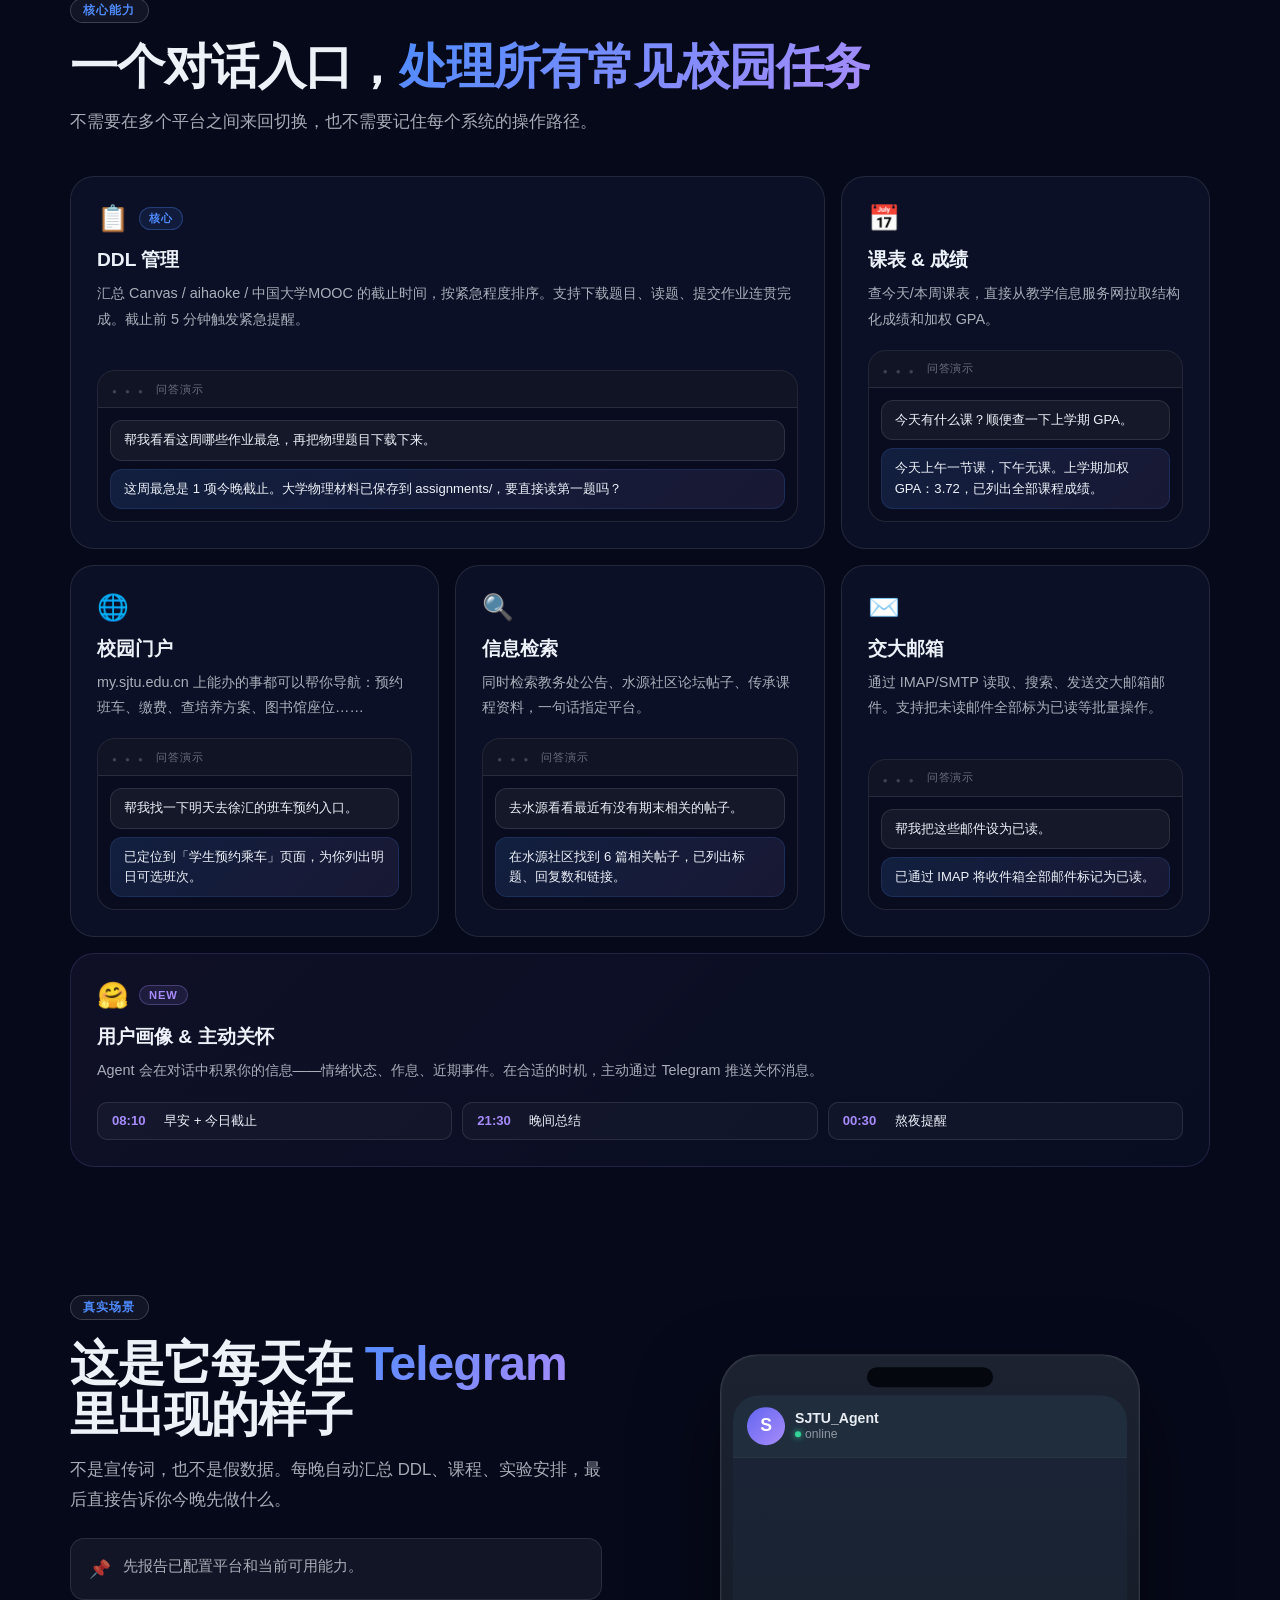
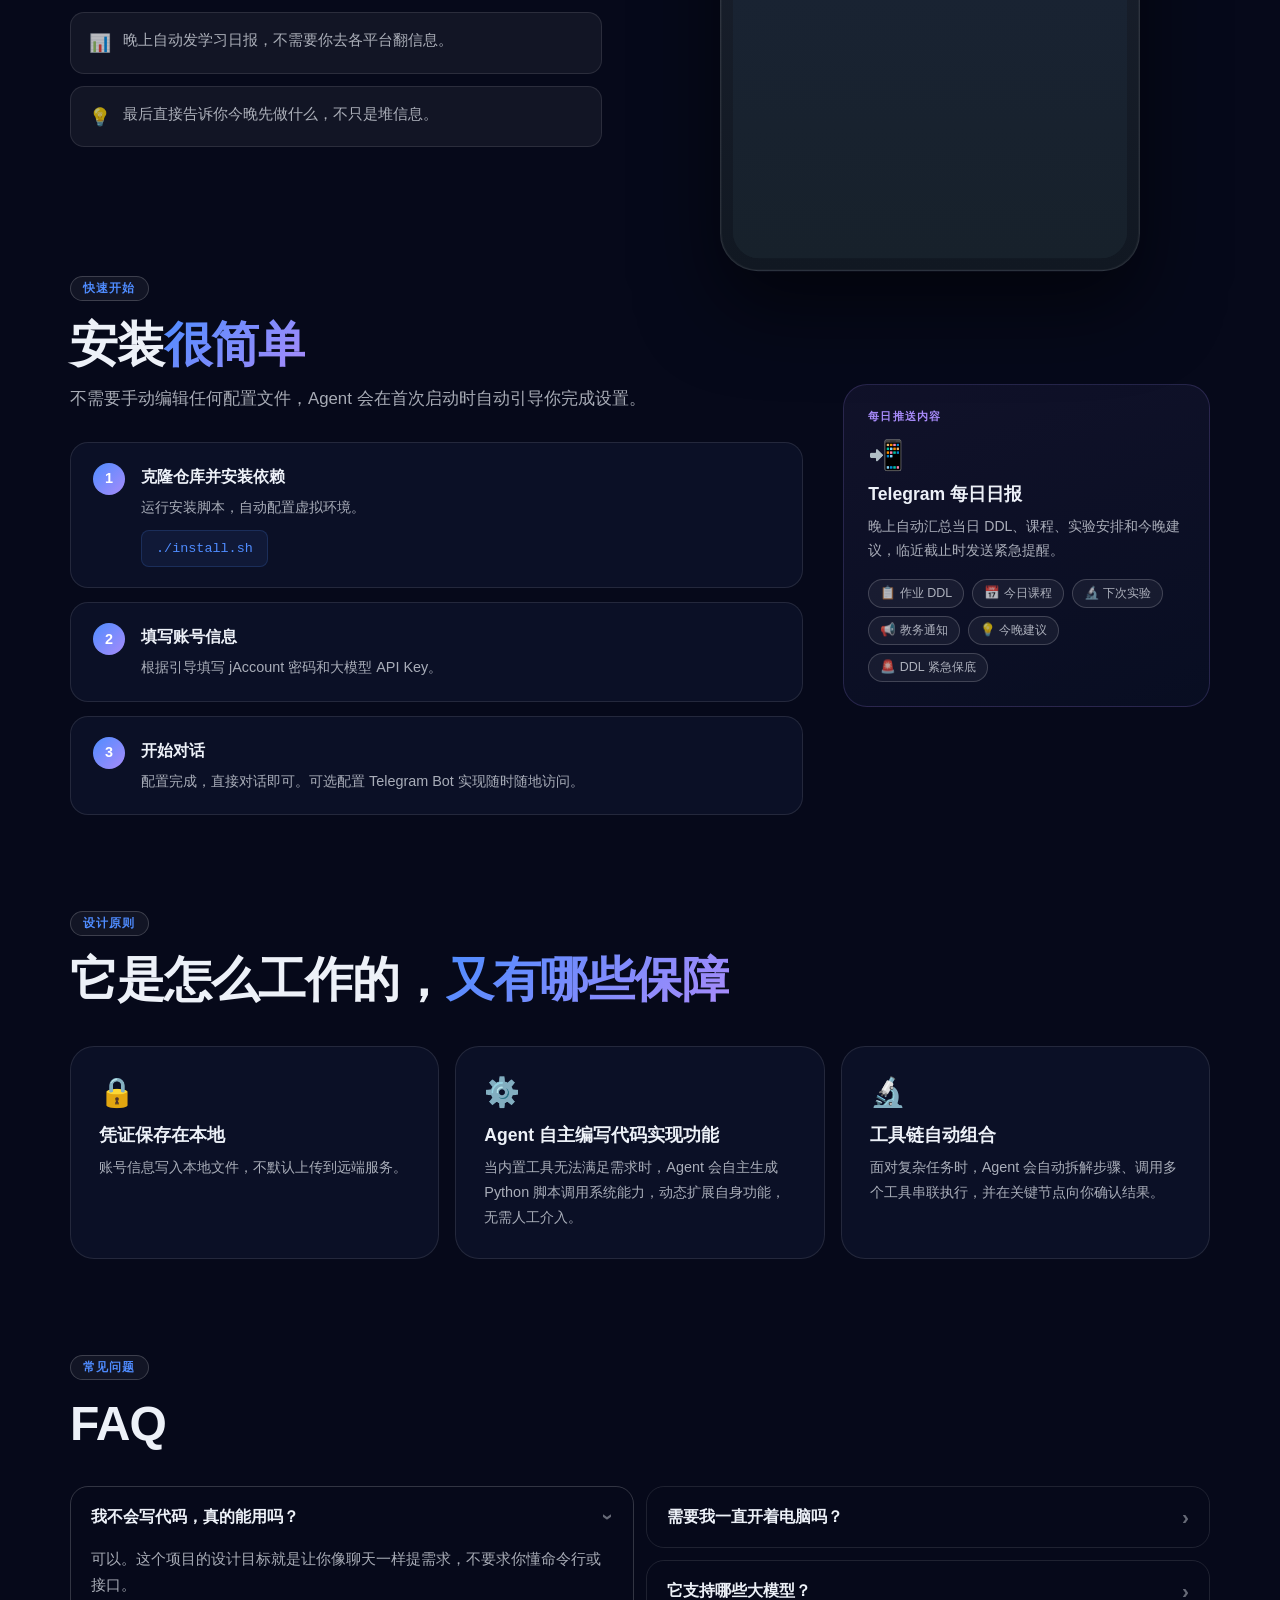
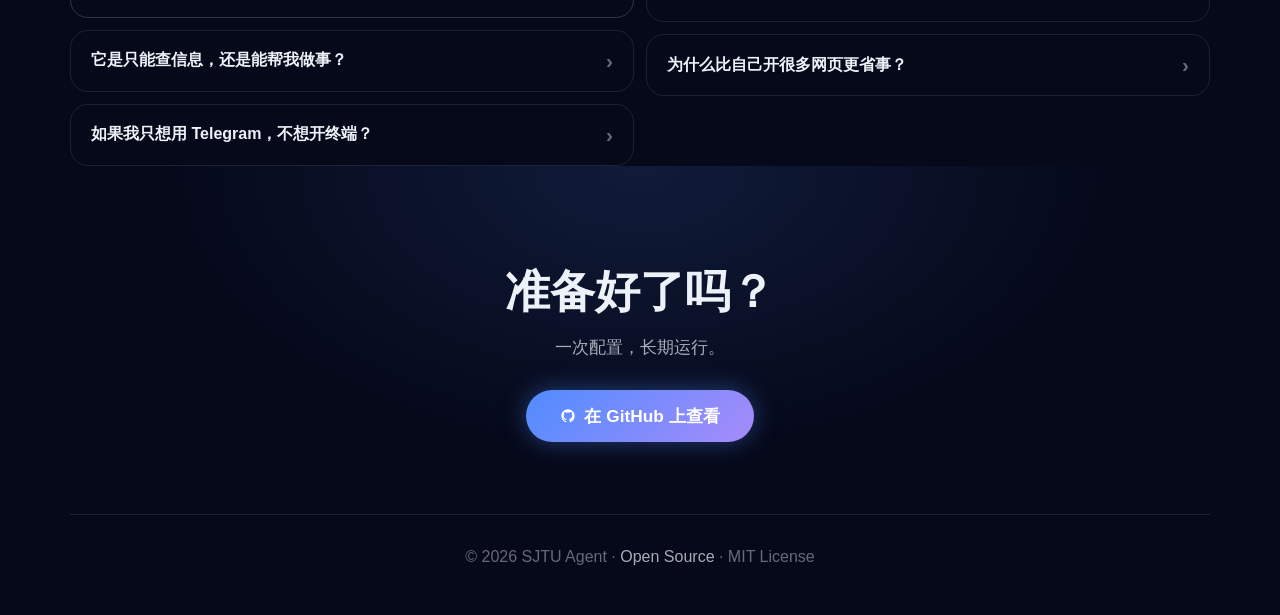
==== commit 36e3777c: "feat(showcase): real-data Telegram demo + smooth animations (parallax, ripple, card-tilt, chat stagg" ====
--- a/agent_showcase/index.html
+++ b/agent_showcase/index.html
@@ -70,31 +70,33 @@
                     </div>
                     <div class="tg-chat" id="tg-chat">
                         <article class="tg-bubble tg-msg-anim" style="--delay:0.2s">
-                            <p class="tg-report-title">📊 2026年05月06日 学习日报</p>
+                            <p class="tg-report-title">📊 2026年05月06日（星期三） 学习日报</p>
                             <div class="tg-report-block">
                                 <p class="tg-section-title">📚 作业 DDL</p>
                                 <ul class="tg-report-list">
-                                    <li><span class="tg-urgent">⚠️ 今日截止</span> 数字电子技术 · 第九次作业</li>
-                                    <li>4天后 | 大学物理 · 第7周测试</li>
+                                    <li><span class="tg-urgent">⚠️ 今日截止（4h后）</span> [Canvas] 大学物理实验 · 实验报告-光学</li>
+                                    <li>4天后 · [aihaoke] 电路理论 · 第9章习题</li>
+                                    <li>6天后 · [Canvas] 工程训练 · 思考题作业</li>
                                 </ul>
                             </div>
                             <div class="tg-report-block">
                                 <p class="tg-section-title">📅 今日课程</p>
-                                <p class="tg-inline-copy">高等数学 II @ 上院100</p>
+                                <p class="tg-inline-copy">08:00 大学物理B @ 上院301</p>
+                                <p class="tg-inline-copy">13:00 模拟电子技术 @ 电信群楼2-105</p>
                             </div>
                             <div class="tg-report-block tg-report-block-highlight">
                                 <p class="tg-section-title">💡 今晚建议</p>
-                                <p class="tg-inline-copy">先把数字电子技术第九章作业完成。</p>
+                                <p class="tg-inline-copy">物理实验报告今晚截止，先整理数据完成提交，再看电路理论。加油 💪</p>
                             </div>
                             <time class="tg-time">22:02</time>
                         </article>
 
                         <div class="tg-user-msg tg-msg-anim" style="--delay:0.5s">
-                            帮我看看这周哪些作业最急
+                            帮我查一下上学期成绩
                         </div>
 
                         <article class="tg-bubble tg-msg-anim" style="--delay:0.8s">
-                            <p style="margin:0">🔍 这周最急：<br>⚠️ <strong>今晚 15:59</strong> — 数字电子技术 · 第九章作业<br><br>我可以帮你下载题目、读出第一道题，或直接打开 Canvas 提交页。</p>
+                            <p style="margin:0;line-height:1.7">📊 <strong>2025–2026 学年第1学期</strong><br>加权 GPA：<strong style="color:#34d399">3.82 / 4.3</strong> · 共 22 学分<br><br>大学物理B · A- · 4学分<br>模拟电子技术 · A · 4学分<br>工程数学 · B+ · 3学分<br>…共 8 门课程</p>
                             <time class="tg-time">22:04</time>
                         </article>
                     </div>
@@ -297,24 +299,6 @@
                             </div>
                         </div>
                         <div class="tg-chat tg-chat-scroll">
-                            <article class="tg-bubble tg-bubble-intro">
-                                <div class="tg-status-list">
-                                    <p>物理实验 (phycai) ✅ 已配置</p>
-                                    <p>中国大学 MOOC ✅ 已配置</p>
-                                    <p>水源社区 ⚠️ 未配置 API Key</p>
-                                </div>
-                                <p class="tg-section-title">我可以帮你做：</p>
-                                <ul class="tg-capability-list">
-                                    <li>🗂️ 查 DDL / 作业截止日期</li>
-                                    <li>📅 查课表、成绩、GPA</li>
-                                    <li>🔬 查物理实验安排</li>
-                                    <li>🚌 预约班车 & 校内事务</li>
-                                    <li>✉️ 读写交大邮件</li>
-                                    <li>🤗 主动关怀与提醒</li>
-                                </ul>
-                                <time class="tg-time">19:30</time>
-                            </article>
-
                             <article class="tg-bubble tg-bubble-report">
                                 <p class="tg-report-title">📊 2026年05月06日（星期三） 学习日报</p>
                                 <div class="tg-report-block">
@@ -327,7 +311,7 @@
                                 </div>
                                 <div class="tg-report-block">
                                     <p class="tg-section-title">📅 今日课程</p>
-                                    <p class="tg-inline-copy">高等数学II @ 上院100</p>
+                                    <p class="tg-inline-copy">高等数学II @ 上院100 · 08:00–09:40</p>
                                 </div>
                                 <div class="tg-report-block">
                                     <p class="tg-section-title">🔬 下次实验</p>
@@ -336,9 +320,37 @@
                                 </div>
                                 <div class="tg-report-block tg-report-block-highlight">
                                     <p class="tg-section-title">💡 今晚建议</p>
-                                    <p class="tg-inline-copy">先完成数字电子技术第九章作业，再复习大学物理第7周测试。</p>
+                                    <p class="tg-inline-copy">先完成数字电子技术第九章作业，再复习大物第7周测试。</p>
                                 </div>
                                 <time class="tg-time">22:02</time>
+                            </article>
+
+                            <div class="tg-user-msg">帮我把数电题目下载下来，顺便读一下第一题</div>
+
+                            <article class="tg-bubble">
+                                <p style="margin:0;color:#d8e4f0">已下载到 assignments/数字电子技术/第九章作业/<br><br>📄 <strong>第一题：</strong>用卡诺图化简逻辑函数 F(A,B,C,D) = Σm(0,2,5,7,8,10,13,15)，写出最简 SOP 表达式。</p>
+                                <time class="tg-time">22:04</time>
+                            </article>
+
+                            <div class="tg-user-msg">查一下上学期 GPA</div>
+
+                            <article class="tg-bubble">
+                                <p style="margin:0;color:#d8e4f0">📊 <strong>2025–2026 学年第1学期</strong><br><br>加权 GPA：<strong style="color:#34d399">3.84 / 4.3</strong><br>总学分：22.0<br><br>高等数学 B1 · A · 4.0<br>大学物理 · A- · 3.7<br>数字电子技术 · A · 4.0<br>……共 8 门课程</p>
+                                <time class="tg-time">22:06</time>
+                            </article>
+
+                            <div class="tg-user-msg">帮我预约明天去徐汇的班车</div>
+
+                            <article class="tg-bubble">
+                                <p style="margin:0;color:#d8e4f0">🚌 已打开「学生预约乘车」，明日（05-07）闵行→徐汇可选班次：<br><br>07:10 · 东川路 → 东区体育馆<br>08:30 · 东区 → 法华镇路<br><br>要预约哪班？</p>
+                                <time class="tg-time">22:08</time>
+                            </article>
+
+                            <div class="tg-user-msg">08:30 那班</div>
+
+                            <article class="tg-bubble tg-report-block-highlight" style="padding:12px 14px 26px">
+                                <p style="margin:0;color:#d8e4f0">✅ <strong>已预约成功</strong><br>08:30 闵行东区 → 法华镇路<br>座位：A12<br>请提前 5 分钟到东区体育馆候车。</p>
+                                <time class="tg-time">22:08</time>
                             </article>
                         </div>
                     </div>
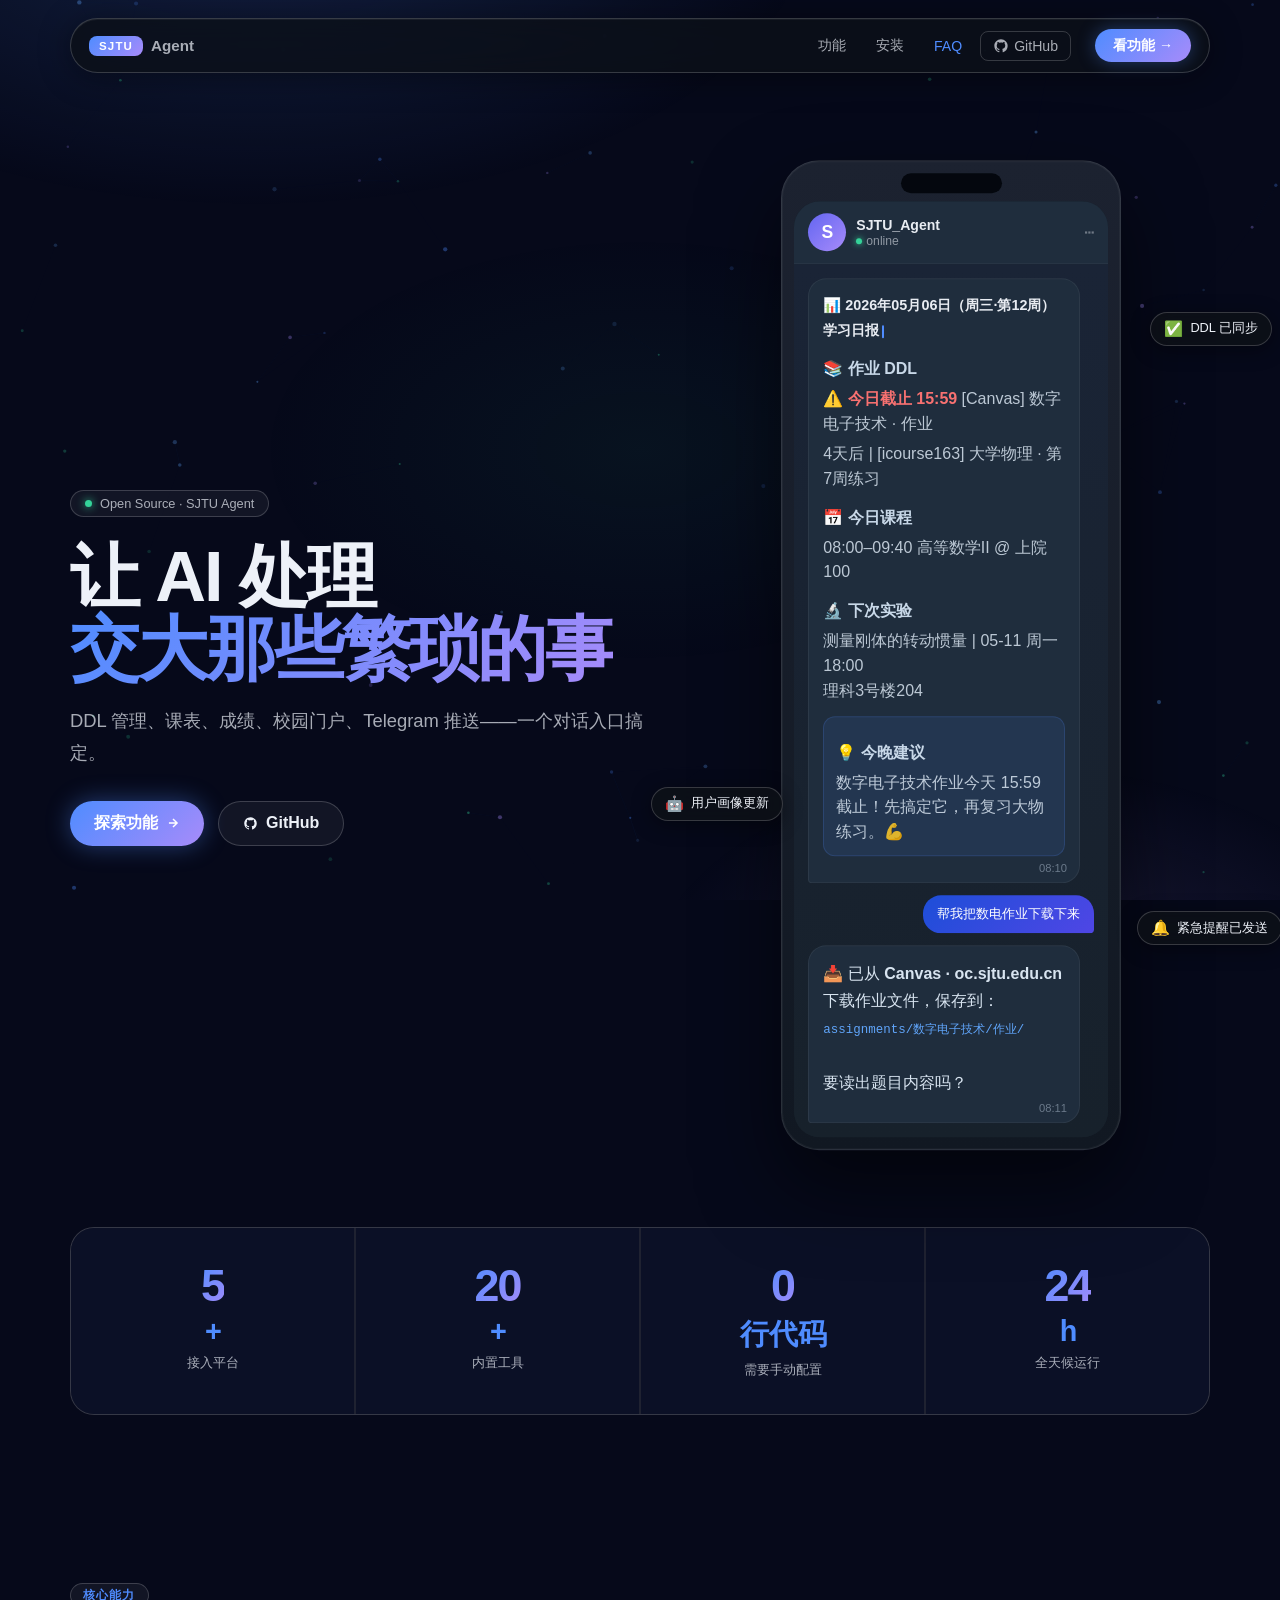
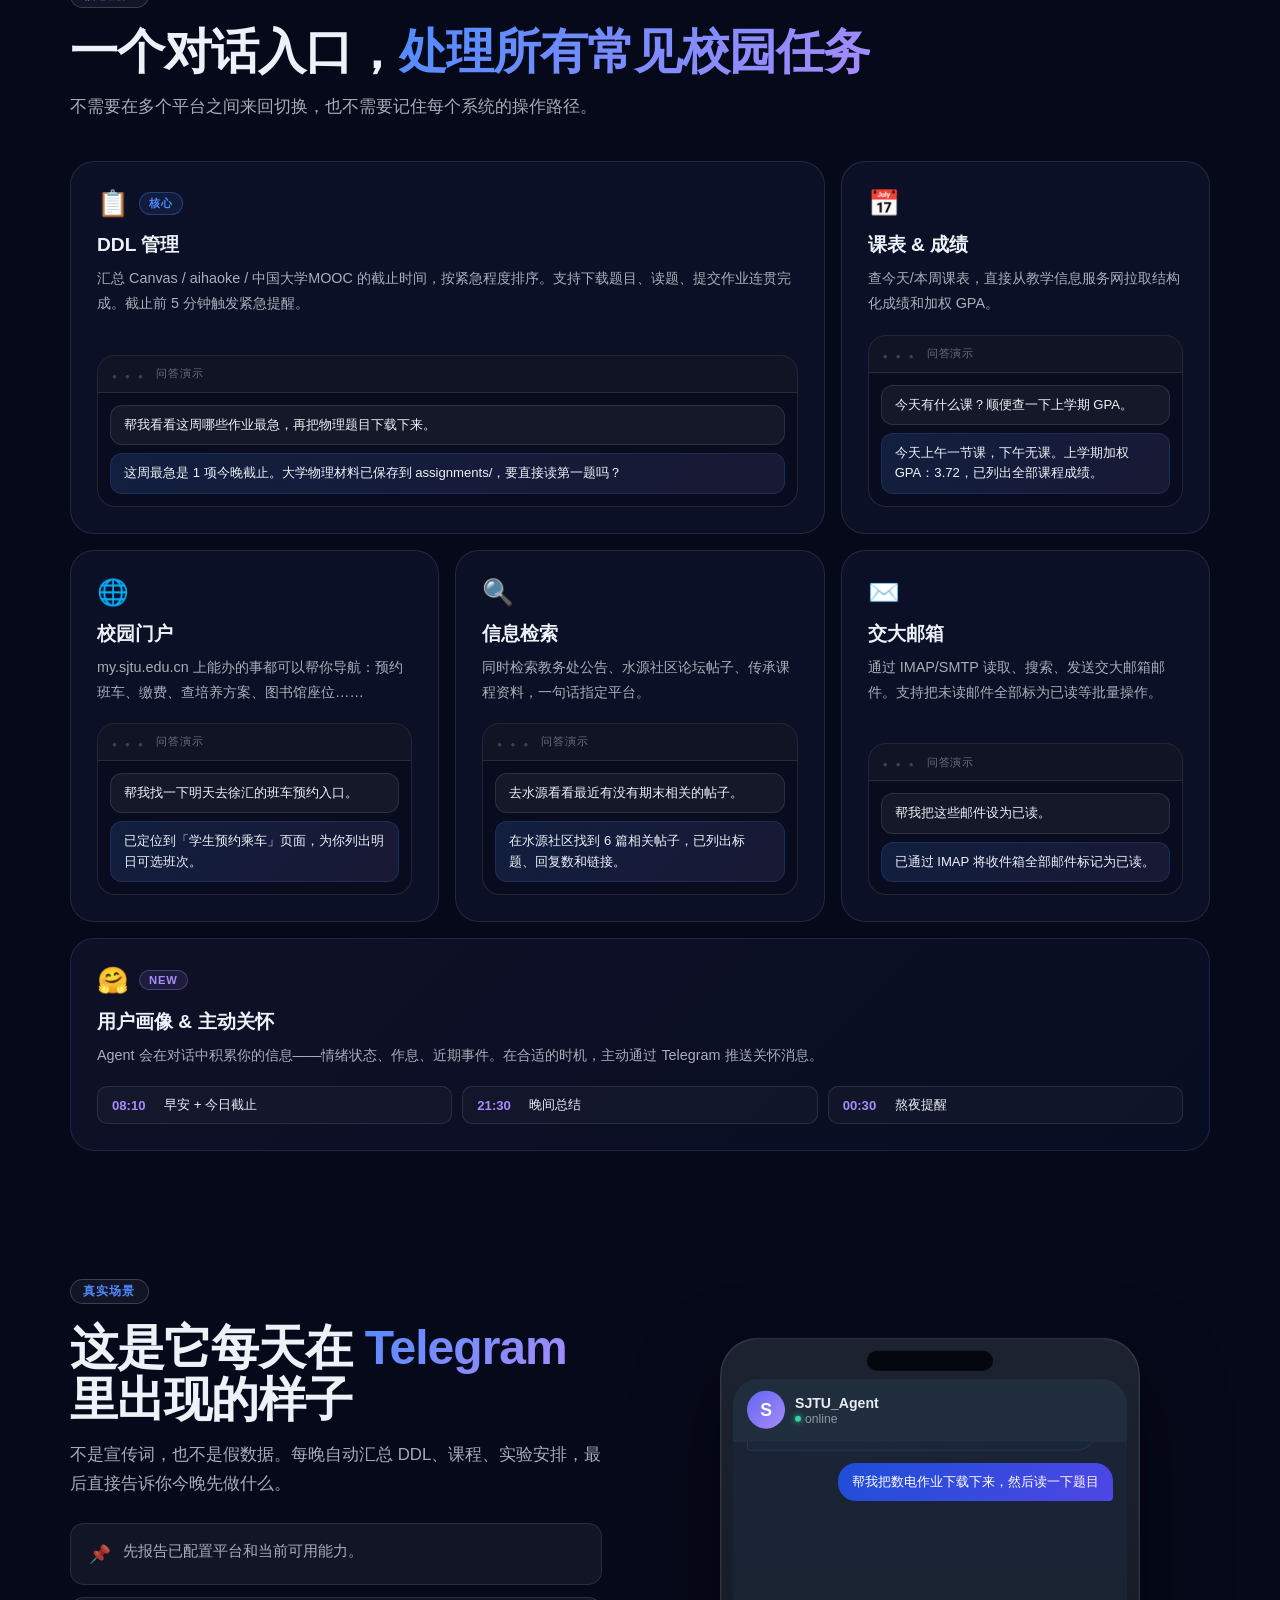
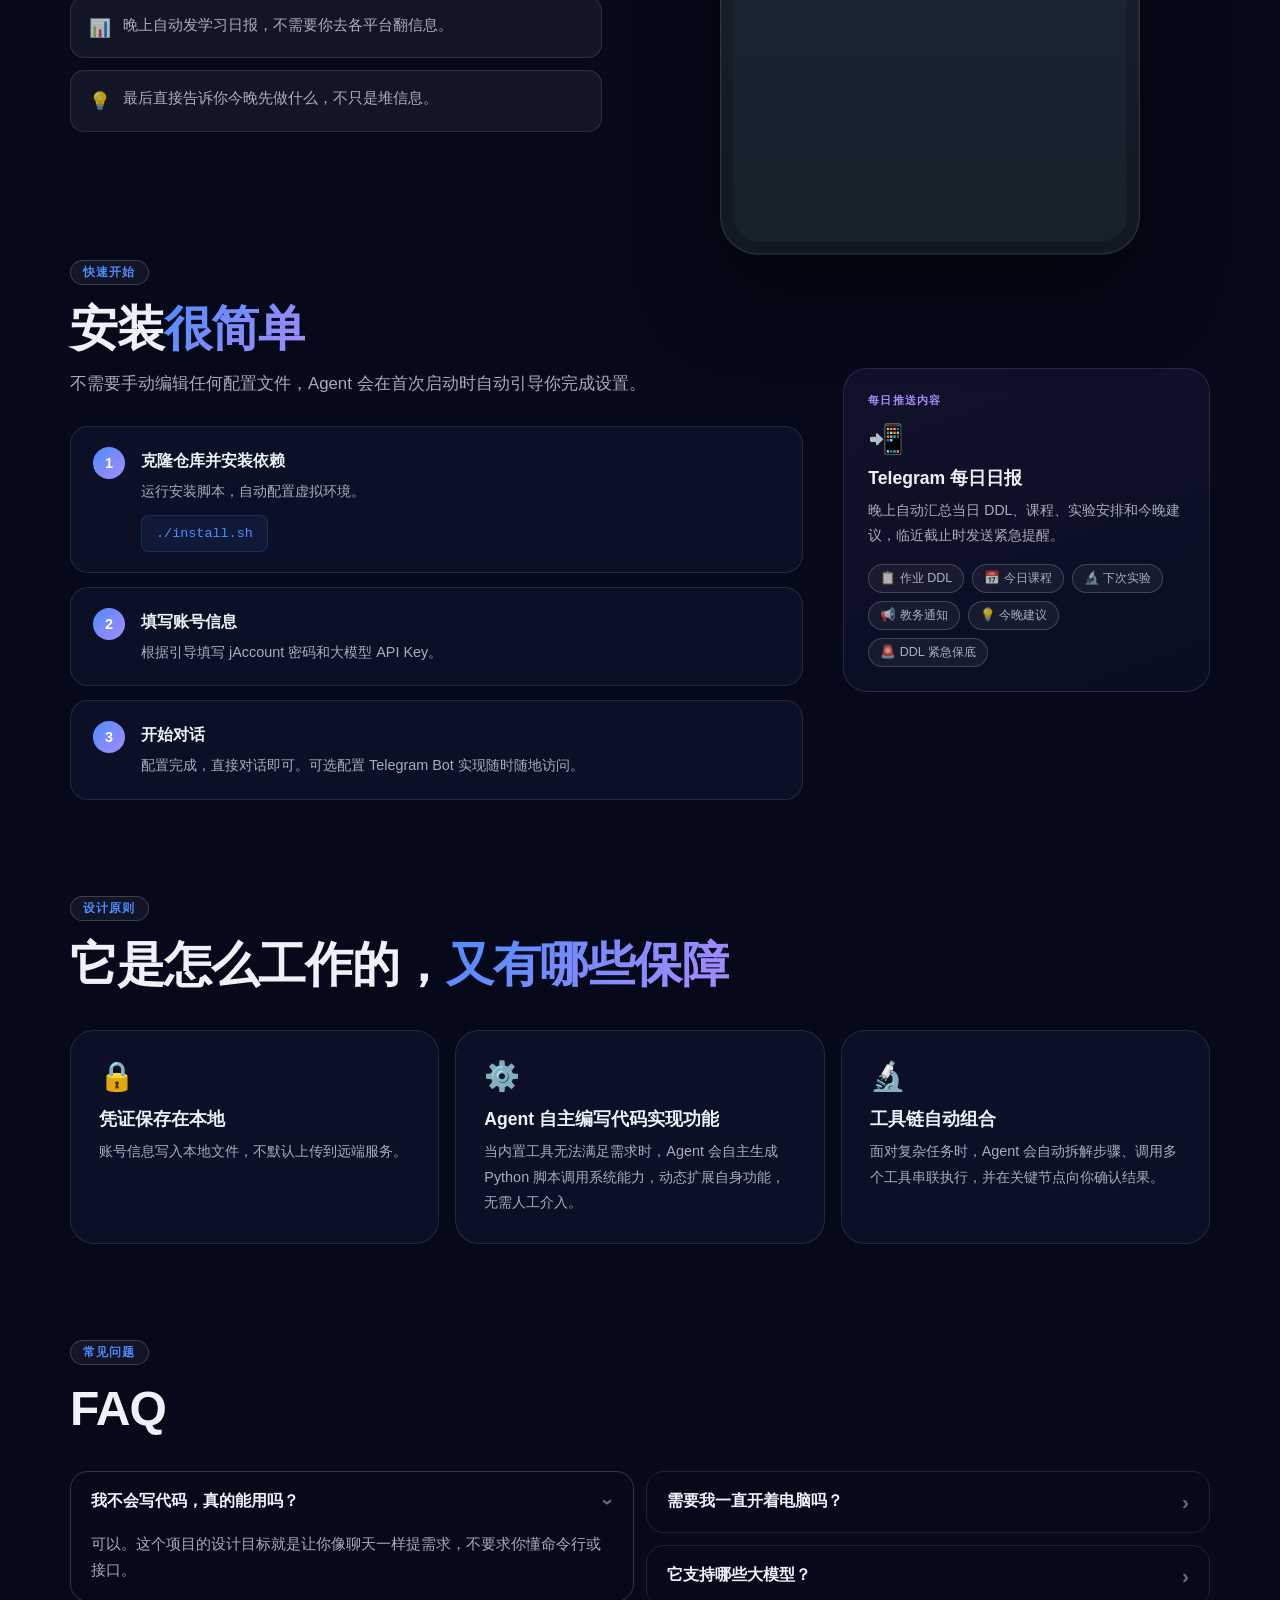
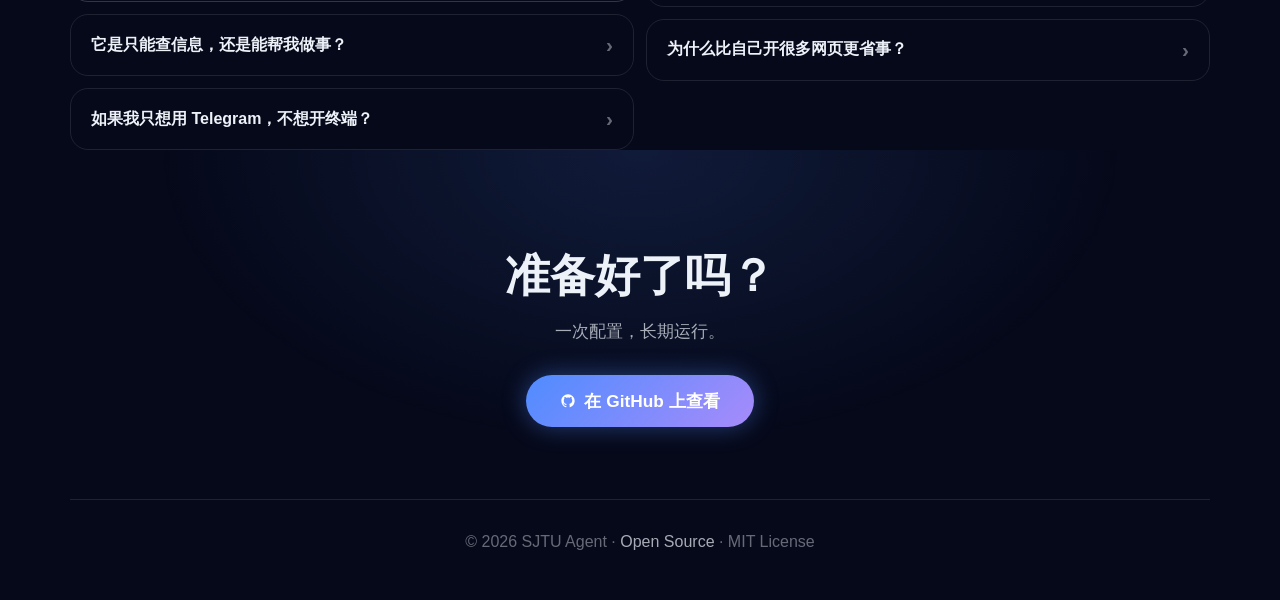
==== commit 8f33a822: "feat(showcase): use real API data in Telegram demo (Canvas DDL, MATH1202 schedule, phycai lab, icour" ====
--- a/agent_showcase/index.html
+++ b/agent_showcase/index.html
@@ -70,34 +70,37 @@
                     </div>
                     <div class="tg-chat" id="tg-chat">
                         <article class="tg-bubble tg-msg-anim" style="--delay:0.2s">
-                            <p class="tg-report-title">📊 2026年05月06日（星期三） 学习日报</p>
+                            <p class="tg-report-title">📊 2026年05月06日（周三·第12周） 学习日报</p>
                             <div class="tg-report-block">
                                 <p class="tg-section-title">📚 作业 DDL</p>
                                 <ul class="tg-report-list">
-                                    <li><span class="tg-urgent">⚠️ 今日截止（4h后）</span> [Canvas] 大学物理实验 · 实验报告-光学</li>
-                                    <li>4天后 · [aihaoke] 电路理论 · 第9章习题</li>
-                                    <li>6天后 · [Canvas] 工程训练 · 思考题作业</li>
+                                    <li><span class="tg-urgent">⚠️ 今日截止 15:59</span> [Canvas] 数字电子技术 · 作业</li>
+                                    <li>4天后 | [icourse163] 大学物理 · 第7周练习</li>
                                 </ul>
                             </div>
                             <div class="tg-report-block">
                                 <p class="tg-section-title">📅 今日课程</p>
-                                <p class="tg-inline-copy">08:00 大学物理B @ 上院301</p>
-                                <p class="tg-inline-copy">13:00 模拟电子技术 @ 电信群楼2-105</p>
+                                <p class="tg-inline-copy">08:00–09:40 高等数学II @ 上院100</p>
+                            </div>
+                            <div class="tg-report-block">
+                                <p class="tg-section-title">🔬 下次实验</p>
+                                <p class="tg-inline-copy">测量刚体的转动惯量 | 05-11 周一 18:00</p>
+                                <p class="tg-inline-copy">理科3号楼204</p>
                             </div>
                             <div class="tg-report-block tg-report-block-highlight">
                                 <p class="tg-section-title">💡 今晚建议</p>
-                                <p class="tg-inline-copy">物理实验报告今晚截止，先整理数据完成提交，再看电路理论。加油 💪</p>
+                                <p class="tg-inline-copy">数字电子技术作业今天 15:59 截止！先搞定它，再复习大物练习。💪</p>
                             </div>
-                            <time class="tg-time">22:02</time>
+                            <time class="tg-time">08:10</time>
                         </article>
 
                         <div class="tg-user-msg tg-msg-anim" style="--delay:0.5s">
-                            帮我查一下上学期成绩
+                            帮我把数电作业下载下来
                         </div>
 
                         <article class="tg-bubble tg-msg-anim" style="--delay:0.8s">
-                            <p style="margin:0;line-height:1.7">📊 <strong>2025–2026 学年第1学期</strong><br>加权 GPA：<strong style="color:#34d399">3.82 / 4.3</strong> · 共 22 学分<br><br>大学物理B · A- · 4学分<br>模拟电子技术 · A · 4学分<br>工程数学 · B+ · 3学分<br>…共 8 门课程</p>
-                            <time class="tg-time">22:04</time>
+                            <p style="margin:0;line-height:1.7">📥 已从 <strong>Canvas · oc.sjtu.edu.cn</strong> 下载作业文件，保存到：<br><code style="font-size:.78rem;color:#60a5fa">assignments/数字电子技术/作业/</code><br><br>要读出题目内容吗？</p>
+                            <time class="tg-time">08:11</time>
                         </article>
                     </div>
                 </div>
@@ -300,57 +303,43 @@
                         </div>
                         <div class="tg-chat tg-chat-scroll">
                             <article class="tg-bubble tg-bubble-report">
-                                <p class="tg-report-title">📊 2026年05月06日（星期三） 学习日报</p>
+                                <p class="tg-report-title">📊 2026年05月06日（周三·第12周） 学习日报</p>
                                 <div class="tg-report-block">
                                     <p class="tg-section-title">📚 作业 DDL</p>
                                     <ul class="tg-report-list">
-                                        <li><span class="tg-urgent">⚠️ 今日截止 14h</span> [Canvas] 数字电子技术 · 第九章作业</li>
-                                        <li>4天后 | [icourse163] 大学物理 · 第7周测试</li>
-                                        <li>4天后 | [aihaoke] 电路理论 · 9.6 第九章作业</li>
+                                        <li><span class="tg-urgent">⚠️ 今日截止 07:59</span> [Canvas] 数字电子技术 · 作业</li>
+                                        <li>4天后 | [icourse163] 大学物理 · 练习（05-10 23:30）</li>
+                                        <li>18天后 | [icourse163] 大学物理 · 练习（05-24 23:30）</li>
                                     </ul>
                                 </div>
                                 <div class="tg-report-block">
                                     <p class="tg-section-title">📅 今日课程</p>
-                                    <p class="tg-inline-copy">高等数学II @ 上院100 · 08:00–09:40</p>
+                                    <p class="tg-inline-copy">08:00–09:40 高等数学II（MATH1202）@ 上院100</p>
                                 </div>
                                 <div class="tg-report-block">
                                     <p class="tg-section-title">🔬 下次实验</p>
-                                    <p class="tg-inline-copy">测量刚体的转动惯量 | 05-11 18:00</p>
-                                    <p class="tg-inline-copy">理科3号楼204</p>
+                                    <p class="tg-inline-copy">测量刚体的转动惯量（3学时）</p>
+                                    <p class="tg-inline-copy">05-11 周一 18:00 · 理科3号楼204</p>
                                 </div>
                                 <div class="tg-report-block tg-report-block-highlight">
                                     <p class="tg-section-title">💡 今晚建议</p>
-                                    <p class="tg-inline-copy">先完成数字电子技术第九章作业，再复习大物第7周测试。</p>
+                                    <p class="tg-inline-copy">数字电子技术作业今天截止，赶紧先交！然后趁余时看看大物练习。💪</p>
                                 </div>
-                                <time class="tg-time">22:02</time>
+                                <time class="tg-time">08:10</time>
                             </article>
 
-                            <div class="tg-user-msg">帮我把数电题目下载下来，顺便读一下第一题</div>
+                            <div class="tg-user-msg">帮我把数电作业下载下来，然后读一下题目</div>
 
                             <article class="tg-bubble">
-                                <p style="margin:0;color:#d8e4f0">已下载到 assignments/数字电子技术/第九章作业/<br><br>📄 <strong>第一题：</strong>用卡诺图化简逻辑函数 F(A,B,C,D) = Σm(0,2,5,7,8,10,13,15)，写出最简 SOP 表达式。</p>
-                                <time class="tg-time">22:04</time>
+                                <p style="margin:0;color:#d8e4f0">📥 已从 <strong>oc.sjtu.edu.cn</strong> 下载<br><code style="font-size:.76rem;color:#60a5fa">assignments/数字电子技术/作业/</code><br><br>📄 已读取题目内容，共 4 道题。第一题：<br><strong>用卡诺图化简</strong> F(A,B,C,D) = Σm(0,2,5,7,8,10,13,15)，写出最简 SOP 表达式。</p>
+                                <time class="tg-time">08:12</time>
                             </article>
 
-                            <div class="tg-user-msg">查一下上学期 GPA</div>
+                            <div class="tg-user-msg">下次实验是什么？在哪？</div>
 
                             <article class="tg-bubble">
-                                <p style="margin:0;color:#d8e4f0">📊 <strong>2025–2026 学年第1学期</strong><br><br>加权 GPA：<strong style="color:#34d399">3.84 / 4.3</strong><br>总学分：22.0<br><br>高等数学 B1 · A · 4.0<br>大学物理 · A- · 3.7<br>数字电子技术 · A · 4.0<br>……共 8 门课程</p>
-                                <time class="tg-time">22:06</time>
-                            </article>
-
-                            <div class="tg-user-msg">帮我预约明天去徐汇的班车</div>
-
-                            <article class="tg-bubble">
-                                <p style="margin:0;color:#d8e4f0">🚌 已打开「学生预约乘车」，明日（05-07）闵行→徐汇可选班次：<br><br>07:10 · 东川路 → 东区体育馆<br>08:30 · 东区 → 法华镇路<br><br>要预约哪班？</p>
-                                <time class="tg-time">22:08</time>
-                            </article>
-
-                            <div class="tg-user-msg">08:30 那班</div>
-
-                            <article class="tg-bubble tg-report-block-highlight" style="padding:12px 14px 26px">
-                                <p style="margin:0;color:#d8e4f0">✅ <strong>已预约成功</strong><br>08:30 闵行东区 → 法华镇路<br>座位：A12<br>请提前 5 分钟到东区体育馆候车。</p>
-                                <time class="tg-time">22:08</time>
+                                <p style="margin:0;color:#d8e4f0">🔬 下次物理实验：<br><strong>测量刚体的转动惯量（3学时）</strong><br>📍 理科3号楼 204<br>🗓 2026-05-11（周一）18:00<br><br>距现在还有 5 天，提前预习转动惯量的测量方法。</p>
+                                <time class="tg-time">08:13</time>
                             </article>
                         </div>
                     </div>
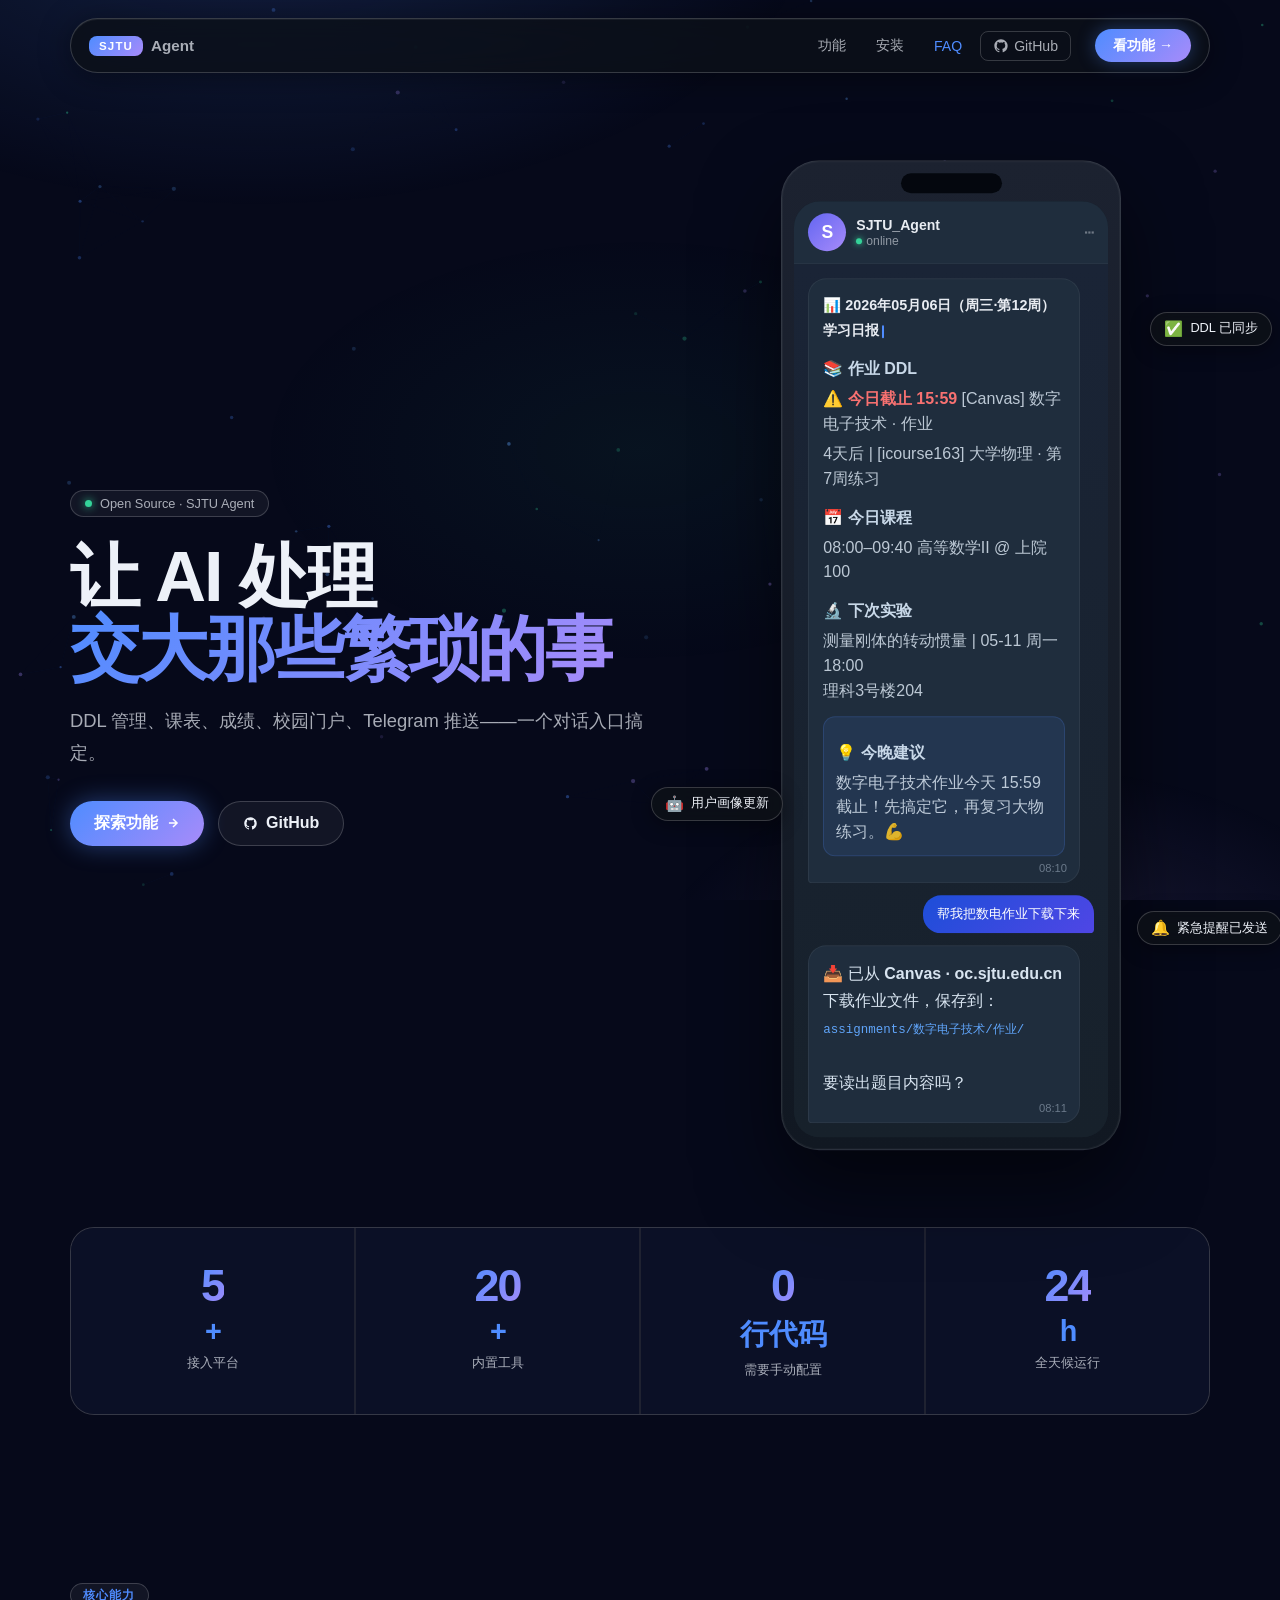
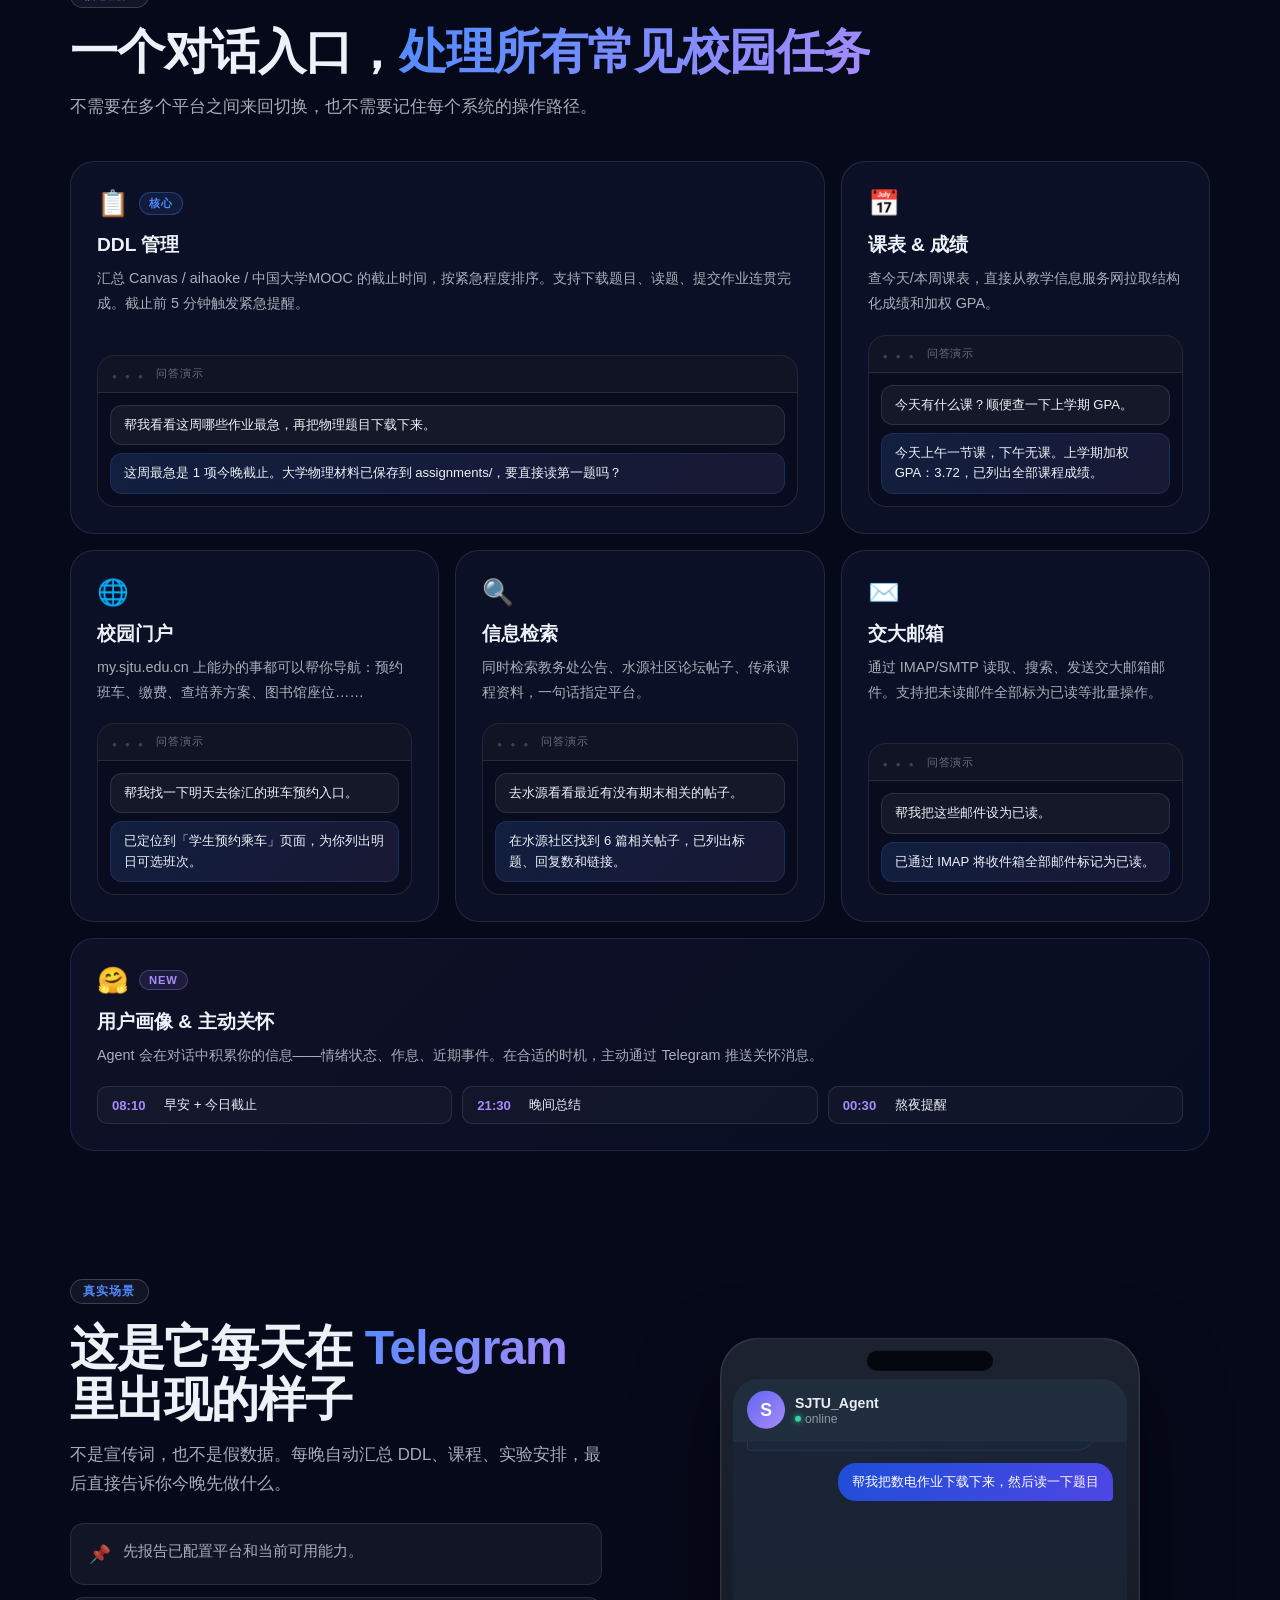
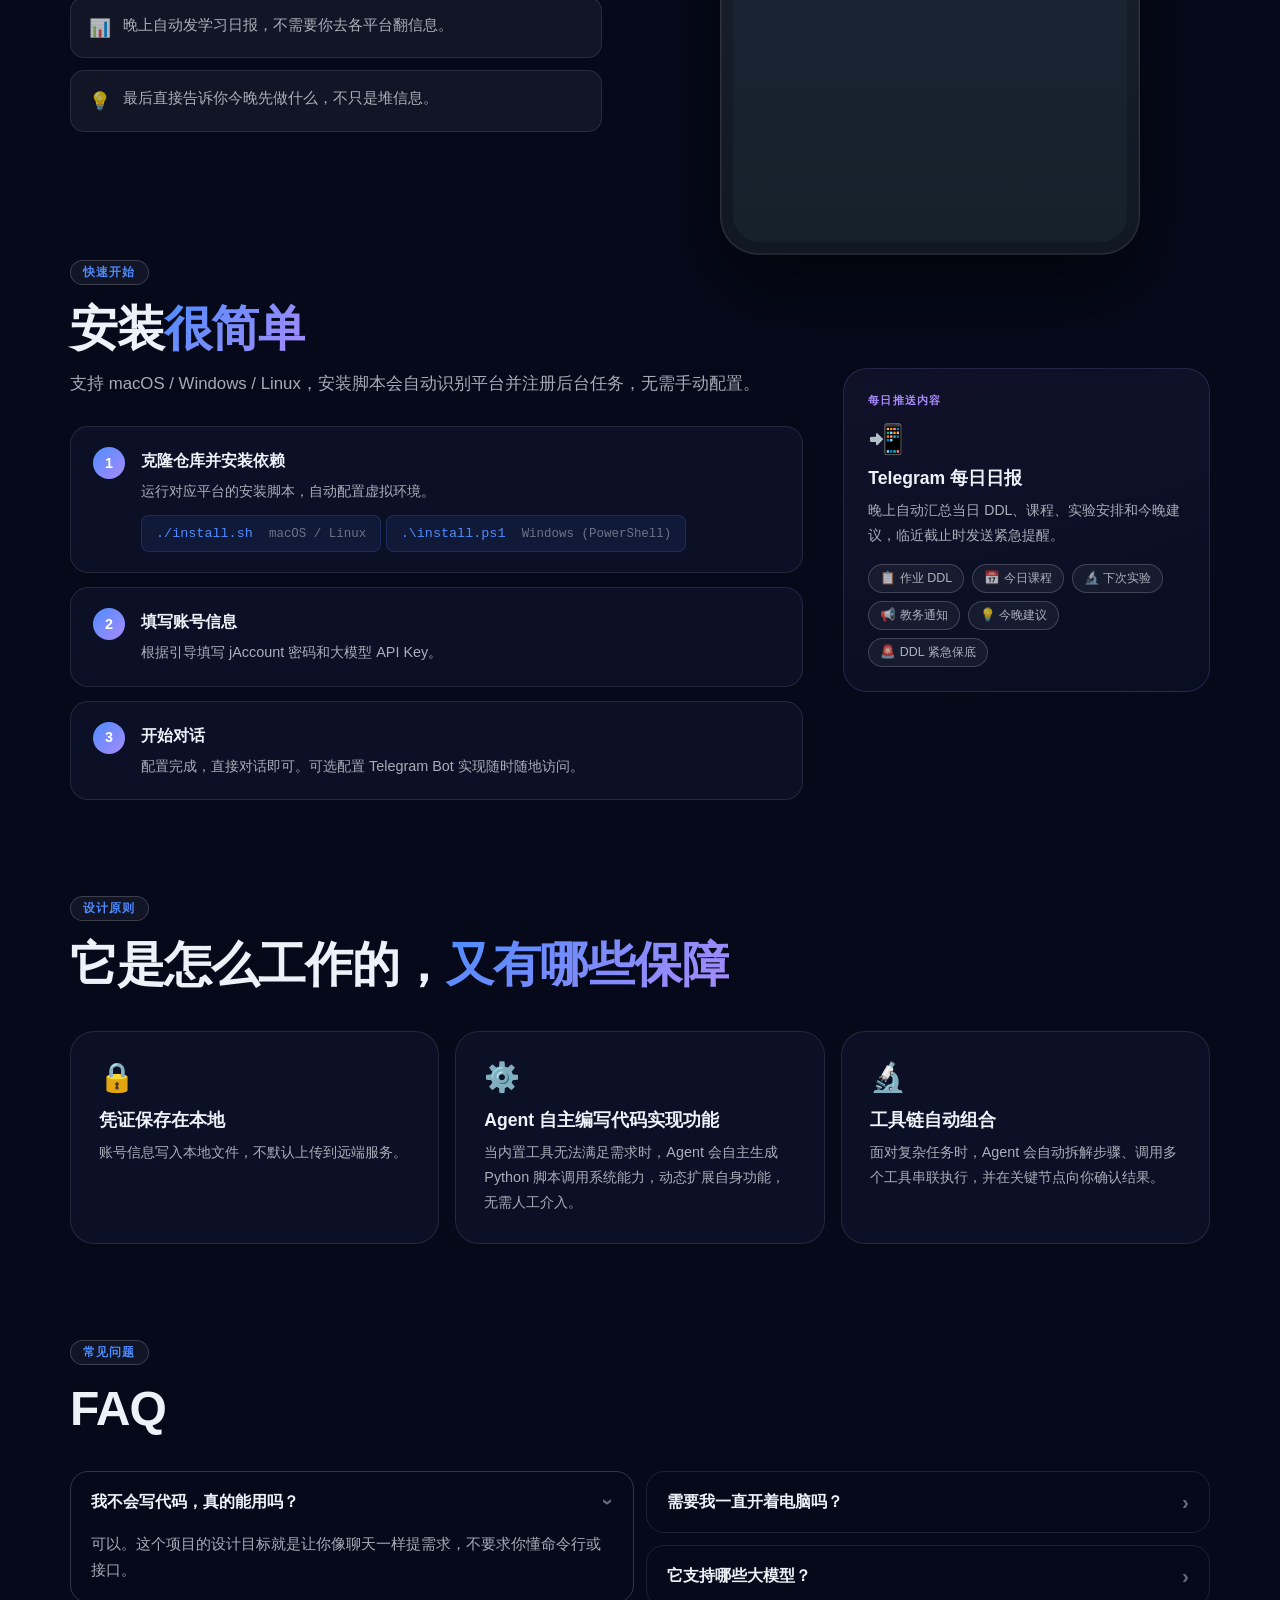
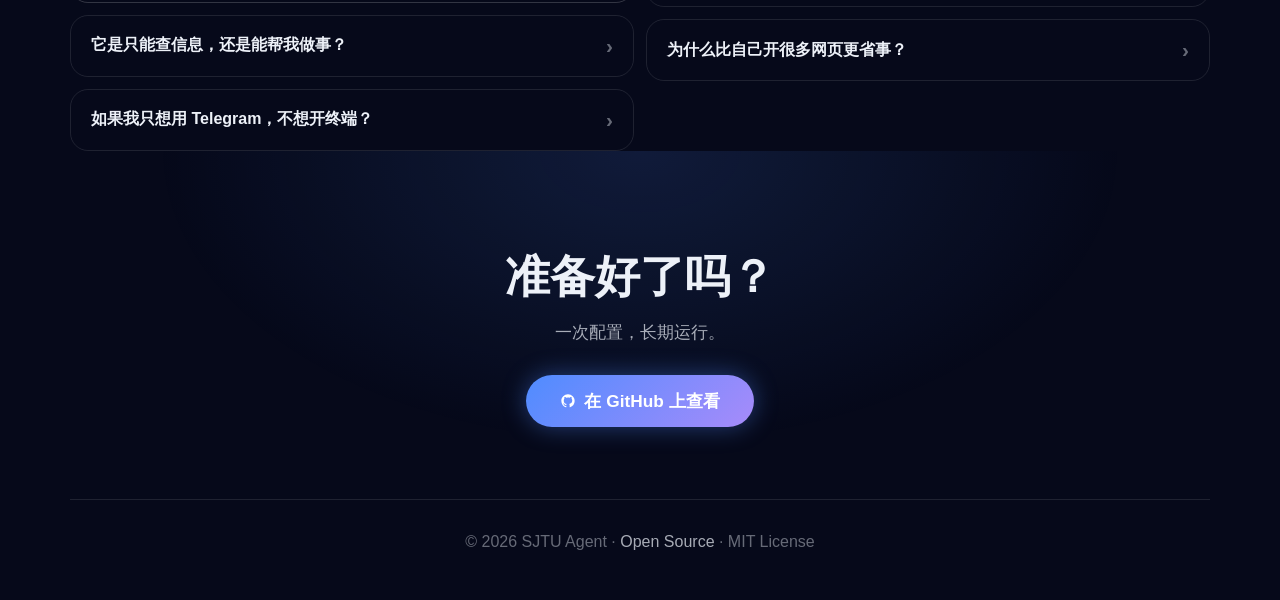
==== commit 3d8a1205: "feat(showcase): add cross-platform scheduler info (launchd/Task Scheduler/systemd) in FAQ and instal" ====
--- a/agent_showcase/index.html
+++ b/agent_showcase/index.html
@@ -354,15 +354,16 @@
             <div class="workflow-copy">
                 <div class="section-label">快速开始</div>
                 <h2 class="section-title">安装<span class="gradient-text">很简单</span></h2>
-                <p class="section-desc">不需要手动编辑任何配置文件，Agent 会在首次启动时自动引导你完成设置。</p>
+                <p class="section-desc">支持 macOS / Windows / Linux，安装脚本会自动识别平台并注册后台任务，无需手动配置。</p>
 
                 <ol class="step-list">
                     <li>
                         <span class="step-num">1</span>
                         <div>
                             <strong>克隆仓库并安装依赖</strong>
-                            <p>运行安装脚本，自动配置虚拟环境。</p>
-                            <div class="code-block"><code>./install.sh</code></div>
+                            <p>运行对应平台的安装脚本，自动配置虚拟环境。</p>
+                            <div class="code-block"><code>./install.sh</code>&nbsp;&nbsp;<span style="color:var(--text-3);font-size:.78rem">macOS / Linux</span></div>
+                            <div class="code-block" style="margin-top:6px"><code>.\install.ps1</code>&nbsp;&nbsp;<span style="color:var(--text-3);font-size:.78rem">Windows (PowerShell)</span></div>
                         </div>
                     </li>
                     <li>
@@ -458,7 +459,7 @@
                         <span>需要我一直开着电脑吗？</span>
                         <span class="faq-chevron" aria-hidden="true">›</span>
                     </summary>
-                    <p>macOS 上通过 launchd 实现开机自启，Telegram Bot 和每日日报都在后台自动运行，不需要保持终端开启。</p>
+                    <p>不需要。macOS 通过 <strong>launchd</strong>、Windows 通过 <strong>Task Scheduler（schtasks）</strong>、Linux 通过 <strong>systemd</strong> 实现开机自启。安装脚本会自动识别当前平台并注册对应任务，Telegram Bot 和每日日报无需保持终端开启。</p>
                 </details>
                 <details class="faq-item">
                     <summary>
